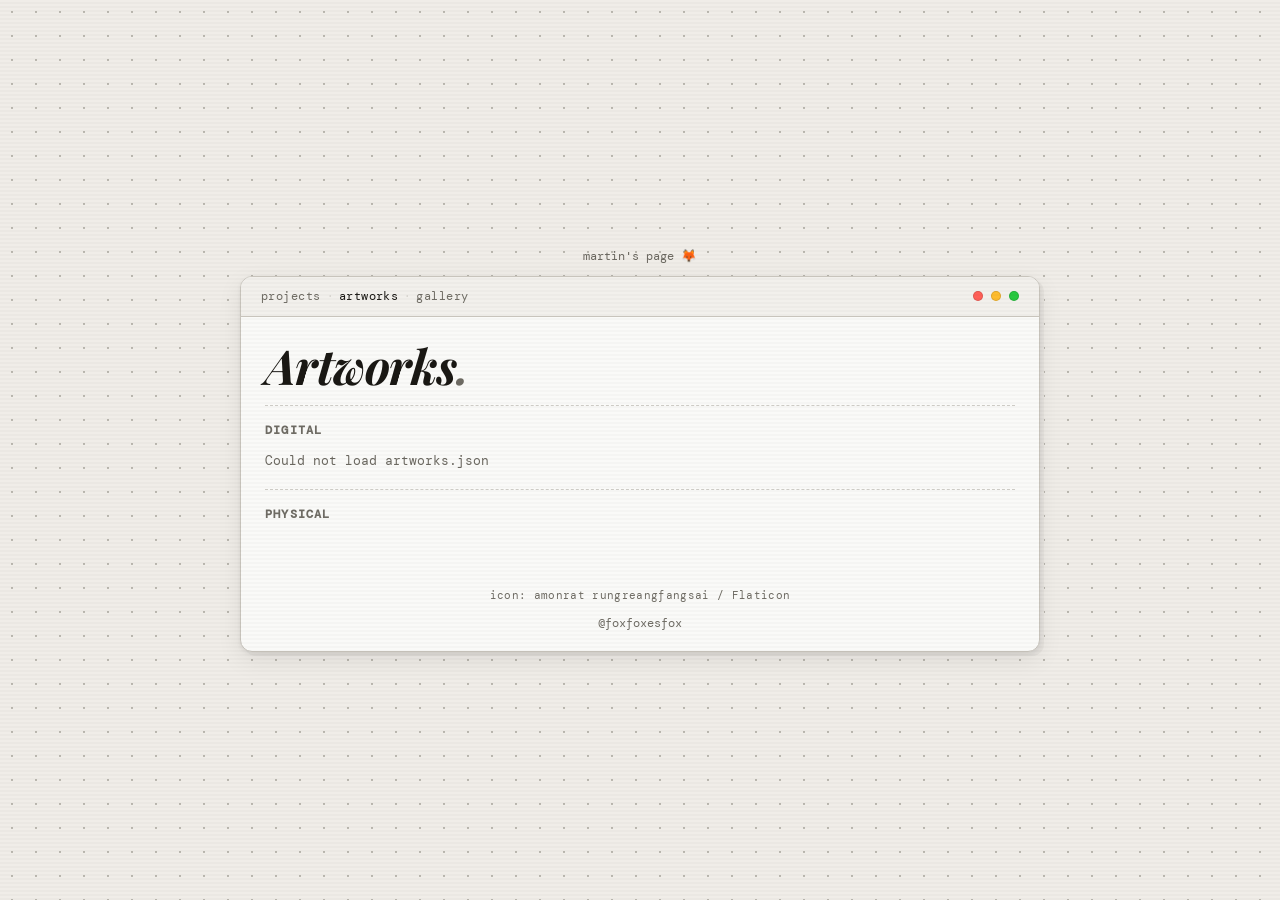
==== artworks.html @ 052d4d6d "update to styling and code for main site" ====
<!DOCTYPE html>
<html lang="en">
<head>
  <meta charset="UTF-8" />
  <meta name="viewport" content="width=device-width, initial-scale=1.0" />
  <title>Artworks — Martin</title>
  <meta name="description" content="Digital and physical artworks." />
  <link rel="canonical" href="https://foxesvx.dev/artworks" />

  <meta property="og:type" content="website" />
  <meta property="og:site_name" content="Martin's page 🦊" />
  <meta property="og:title" content="Artworks — Martin" />
  <meta property="og:description" content="Digital and physical artworks." />
  <meta property="og:url" content="https://foxesvx.dev/artworks" />
  <meta property="og:image" content="/assets/fox.png?v=2" />

  <meta name="twitter:card" content="summary" />
  <meta name="twitter:title" content="Artworks — Martin" />
  <meta name="twitter:description" content="Digital and physical artworks." />
  <meta name="twitter:image" content="/assets/fox.png?v=2" />

  <link rel="icon" type="image/png" href="/assets/fox.png?v=2">
  <link rel="apple-touch-icon" href="/assets/fox.png?v=2">
  <link rel="preconnect" href="https://fonts.googleapis.com">
  <link rel="preconnect" href="https://fonts.gstatic.com" crossorigin>
  <link href="https://fonts.googleapis.com/css2?family=Playfair+Display:ital,wght@0,700;1,700&family=DM+Sans:wght@300;400;500&family=DM+Mono:wght@400;500&display=swap" rel="stylesheet">
  <link rel="stylesheet" href="style.css" />
</head>

<body>

  <div class="scanlines" aria-hidden="true"></div>
  <div class="cursor-dot" id="cursorDot" aria-hidden="true"></div>

  <!-- Lightbox: clicking anywhere (including the close button) closes it -->
  <div id="lightbox" class="lightbox" role="dialog" aria-modal="true" aria-label="Artwork viewer">
    <button class="lightbox-close" aria-label="Close">✕</button>
    <img id="lightboxImg" src="" alt="" class="lightbox-img" />
    <div id="lightboxCaption" class="lightbox-caption"></div>
  </div>

  <main class="card-wrapper">

    <a href="index.html" class="back-link">martin's page 🦊</a>

    <div class="card">
      <div class="card-topbar">
        <nav class="topbar-nav" aria-label="Main">
          <a href="projects.html" class="topbar-link">projects</a>
          <span class="topbar-sep" aria-hidden="true">·</span>
          <a href="artworks.html" class="topbar-link topbar-link-active" aria-current="page">artworks</a>
          <span class="topbar-sep" aria-hidden="true">·</span>
          <a href="gallery.html" class="topbar-link">gallery</a>
        </nav>
        <div class="topbar-dots" aria-hidden="true">
          <span class="dot dot-red"></span>
          <span class="dot dot-yellow"></span>
          <span class="dot dot-green"></span>
        </div>
      </div>

      <div class="page-content">
        <h1 class="page-title">Artworks<span class="exclaim">.</span></h1>
        <div class="dashed-divider"></div>

        <!-- Digital -->
        <h3 class="section-label section-label-spaced">Digital</h3>
        <div id="digitalGrid" class="art-grid art-grid-digital">
          <div class="art-card skeleton-card" aria-hidden="true"></div>
        </div>

        <div class="dashed-divider"></div>

        <!-- Physical -->
        <h3 class="section-label section-label-spaced">Physical</h3>
        <div id="physicalGrid" class="art-grid">
          <div class="art-card skeleton-card" aria-hidden="true"></div>
          <div class="art-card skeleton-card" aria-hidden="true"></div>
          <div class="art-card skeleton-card" aria-hidden="true"></div>
          <div class="art-card skeleton-card" aria-hidden="true"></div>
        </div>

        <noscript><p class="load-error">Enable JavaScript to view the artworks.</p></noscript>
      </div>

      <p class="icon-credit">
        icon:
        <a href="https://www.flaticon.com/free-icons/fox" title="fox icons" target="_blank" rel="noopener noreferrer">
          amonrat rungreangfangsai / Flaticon
        </a>
      </p>

      <div class="card-footer">@foxfoxesfox</div>
    </div>
  </main>

  <script src="script.js"></script>
  <script>
    const FOLDER = 'assets/artworks/';
    const lightbox = initLightbox(FOLDER);
    let items = []; // digital first, then physical (matches grid click indexes)

    function buildGrid(gridEl, list, startIndex) {
      gridEl.innerHTML = '';
      list.forEach((item, i) => {
        const card = document.createElement('button');
        card.type = 'button';
        card.className = 'art-card';
        card.setAttribute('aria-label', 'View ' + (item.title || 'artwork'));
        card.innerHTML = `
          <img src="${FOLDER}${item.file}" alt="${item.title || ''}" loading="lazy" class="art-img" />
          <div class="art-overlay">
            <div class="art-title">${item.title || ''}</div>
            ${item.sub ? `<div class="art-sub">${item.sub}</div>` : ''}
          </div>
        `;
        card.addEventListener('click', () => lightbox.open(items, startIndex + i));
        gridEl.appendChild(card);
      });
    }

    async function loadArtworks() {
      const digitalGrid  = document.getElementById('digitalGrid');
      const physicalGrid = document.getElementById('physicalGrid');

      try {
        const res = await fetch(FOLDER + 'artworks.json');
        if (!res.ok) throw new Error('manifest not found');
        const artworks = await res.json();

        const digital  = artworks.filter(a => a.category === 'digital');
        const physical = artworks.filter(a => a.category === 'physical');

        items = [...digital, ...physical];
        buildGrid(digitalGrid, digital, 0);
        buildGrid(physicalGrid, physical, digital.length);
      } catch {
        digitalGrid.innerHTML = '<p class="load-error">Could not load artworks.json</p>';
        physicalGrid.innerHTML = '';
      }
    }

    loadArtworks();
  </script>


</body>
</html>
---- style.css ----
/* ── Tokens ── */
:root {
  --bg:           #f0ede8;
  --card-bg:      #fafaf8;
  --surface:      #f2f0ec;
  --surface-2:    #e8e5e0;
  --border:       #c8c4bc;
  --border-dash:  #bbb8b0;
  --text:         #1a1814;
  --text-muted:   #6b6860;
  --text-faint:   #6f6c64; /* darkened for WCAG AA contrast on --surface too (was #a8a5a0) */
  --font-display: 'Playfair Display', Georgia, serif;
  --font-body:    'DM Sans', system-ui, sans-serif;
  --font-mono:    'DM Mono', 'Courier New', monospace;
}

/* ── Reset ── */
*, *::before, *::after { box-sizing: border-box; margin: 0; padding: 0; }
html { -webkit-font-smoothing: antialiased; }
img  { display: block; max-width: 100%; }
a    { color: inherit; text-decoration: none; }
::selection { background: var(--text); color: var(--card-bg); }
:focus-visible { outline: 2px solid var(--text); outline-offset: 3px; border-radius: 2px; }

/* ── Effects ── */
.scanlines {
  position: fixed; inset: 0; z-index: 9999; pointer-events: none;
  background: repeating-linear-gradient(to bottom, transparent 0px, transparent 2px, rgba(0,0,0,0.018) 2px, rgba(0,0,0,0.018) 4px);
}

.cursor-dot {
  width: 8px; height: 8px; background: var(--text); border-radius: 50%;
  position: fixed; pointer-events: none; z-index: 10000;
  transform: translate(-50%, -50%);
  opacity: 0; /* shown by script.js on first mouse move, so it never sits at 0,0 */
  transition: width 0.2s, height 0.2s, background 0.2s, opacity 0.2s;
}
body:has(a:hover) .cursor-dot,
body:has(button:hover) .cursor-dot {
  width: 20px; height: 20px; background: transparent; border: 1.5px solid var(--text);
}

/* ── Base layout ── */
body {
  min-height: 100dvh;
  background: var(--bg);
  background-image: radial-gradient(circle, #bbb8b0 1px, transparent 1px);
  background-size: 24px 24px;
  display: flex; align-items: center; justify-content: center;
  padding: 32px 16px;
  font-family: var(--font-body);
  color: var(--text);
}

.card-wrapper { width: 100%; max-width: 800px; }

.card {
  background: var(--card-bg);
  border: 1.5px solid var(--border);
  border-radius: 12px;
  overflow: hidden;
  box-shadow: 0 2px 4px rgba(0,0,0,0.06), 0 8px 24px rgba(0,0,0,0.08), 4px 4px 0 var(--surface-2);
  animation: pop-in 0.6s cubic-bezier(0.16,1,0.3,1) both;
}
@keyframes pop-in {
  from { opacity: 0; transform: translateY(20px); }
}

/* ── Topbar ── */
.card-topbar {
  background: var(--surface); border-bottom: 1.5px solid var(--border);
  padding: 12px 20px;
  display: flex; align-items: center; justify-content: space-between;
}
.topbar-dots { display: flex; gap: 8px; }
.dot { width: 10px; height: 10px; border-radius: 50%; border: 1.5px solid rgba(0,0,0,0.12); }
.dot-red    { background: #ff5f57; }
.dot-yellow { background: #febc2e; }
.dot-green  { background: #28c840; }

.topbar-nav { display: flex; align-items: center; gap: 8px; }
.topbar-link {
  font-family: var(--font-mono); font-size: 0.72rem;
  color: var(--text-faint);
  letter-spacing: 0.04em; transition: color 0.2s;
}
.topbar-link:hover,
.topbar-link-active { color: var(--text); }
.topbar-sep { color: var(--border-dash); font-size: 0.72rem; }

/* ── Index: card body ── */
.card-body {
  display: grid; grid-template-columns: 1fr 1fr;
  gap: 24px; padding: 24px;
}

.name {
  font-family: var(--font-display); font-style: italic;
  font-size: clamp(2.5rem, 6vw, 3.5rem);
  line-height: 1; letter-spacing: -0.02em;
}

.meta-pills {
  display: flex; flex-wrap: wrap; align-items: center; gap: 8px;
  margin-top: 12px; font-size: 0.82rem; font-weight: 500;
  color: var(--text-muted); font-family: var(--font-mono);
}
.diamond { color: var(--border-dash); font-size: 0.7rem; }

.dashed-divider {
  margin: 16px 0; border: none;
  border-top: 1.5px dashed var(--border-dash); opacity: 0.7;
}

/* ── Info boxes ── */
.info-box {
  border: 1.5px solid var(--border); border-radius: 4px;
  margin-bottom: 16px; overflow: hidden;
  transition: box-shadow 0.2s, transform 0.2s;
}
.info-box:hover { box-shadow: 3px 3px 0 var(--surface-2); transform: translate(-1px, -1px); }

.info-box-label {
  background: var(--surface); border-bottom: 1.5px solid var(--border);
  padding: 8px 12px; font-size: 0.78rem; font-weight: 700; letter-spacing: 0.04em;
}
.info-box-content { padding: 12px; font-size: 0.88rem; line-height: 1.6; color: var(--text-muted); }

.likes-grid { display: flex; flex-wrap: wrap; gap: 8px; }
.tag {
  background: var(--surface); border: 1px solid var(--border); border-radius: 4px;
  padding: 2px 8px; font-size: 0.78rem; font-family: var(--font-mono); cursor: default;
  transition: background 0.15s, transform 0.15s, color 0.15s;
}
.tag:hover { background: var(--text); color: var(--card-bg); transform: translateY(-1px); }

.currently-list { display: flex; flex-direction: column; gap: 8px; }
.currently-item { display: flex; align-items: center; gap: 8px; font-size: 0.85rem; color: var(--text-muted); }

.study-list { list-style: none; display: flex; flex-direction: column; gap: 4px; margin: 0; padding: 0; }
.study-list li { font-family: var(--font-mono); font-size: 0.85rem; color: var(--text); line-height: 1.5; }
.study-list li::before { content: '▸ '; font-size: 0.7rem; opacity: 0.5; }

/* ── Manga strip ── */
.manga-strip {
  display: grid; grid-template-columns: 1fr 1fr 1fr;
  gap: 3px; border: 1.5px solid var(--border); border-radius: 4px;
  overflow: hidden; position: relative; height: 90px;
}
.manga-panel {
  background: var(--surface-2); background-size: cover; background-position: center;
  filter: grayscale(1) contrast(1.1);
}
.manga-overlay {
  position: absolute; inset: 0; pointer-events: none;
  background-image: radial-gradient(circle, rgba(0,0,0,0.08) 1px, transparent 1px);
  background-size: 4px 4px;
}

/* ── Profile image + glitch ── */
.profile-img-frame {
  position: relative; border: 1.5px solid var(--border); border-radius: 4px;
  overflow: hidden; aspect-ratio: 3/4; margin-bottom: 16px;
}
.profile-img {
  width: 100%; height: 100%; object-fit: cover;
  filter: grayscale(0.4) contrast(1.05);
  transition: filter 0.3s;
}
.profile-img:hover { filter: grayscale(0) contrast(1); }

.glitch-layer { position: absolute; inset: 0; opacity: 0; pointer-events: none; }
.profile-img-frame:hover .glitch-r { animation: glitch-r 0.3s steps(2) forwards; }
.profile-img-frame:hover .glitch-b { animation: glitch-b 0.3s steps(2) 0.05s forwards; }

@keyframes glitch-r {
  20%  { opacity: 0.15; transform: translate(-3px, 1px); background: rgba(255,0,0,0.2); }
  60%  { opacity: 0.12; transform: translate(2px, -1px);  background: rgba(255,0,0,0.15); }
  100% { opacity: 0; }
}
@keyframes glitch-b {
  20%  { opacity: 0.15; transform: translate(3px, -1px); background: rgba(0,0,255,0.2); }
  60%  { opacity: 0.12; transform: translate(-2px, 1px); background: rgba(0,0,255,0.15); }
  100% { opacity: 0; }
}

.speed-lines {
  position: absolute; bottom: 0; right: 0; width: 60px; height: 60px; pointer-events: none;
  background: repeating-linear-gradient(135deg, transparent 0px, transparent 3px, rgba(0,0,0,0.06) 3px, rgba(0,0,0,0.06) 4px);
}

/* ── Shared small pieces ── */
.section-label {
  font-size: 0.75rem; font-weight: 700; letter-spacing: 0.1em; text-transform: uppercase;
  color: var(--text-faint); font-family: var(--font-mono); margin-bottom: 12px;
}
.section-label-spaced { margin-bottom: 14px; }

.load-error { color: var(--text-muted); font-family: var(--font-mono); font-size: 0.82rem; }
.load-error-wide { grid-column: 1 / -1; padding: 20px 0; }

/* ── Social bar / footer ── */
.social-bar {
  display: flex; justify-content: center; align-items: center;
  gap: 24px; padding: 20px 24px;
}
.social-link { color: var(--text-faint); display: flex; align-items: center; transition: color 0.2s, transform 0.2s; }
.social-link:hover { color: var(--text); transform: translateY(-3px); }

.card-footer {
  text-align: center; padding: 12px 24px 20px;
  font-size: 0.75rem; color: var(--text-faint); font-family: var(--font-mono);
}

.icon-credit {
  text-align: center; padding: 6px 24px 0; margin-top: 2px;
  font-size: 0.7rem; line-height: 1.4; color: var(--text-faint);
  font-family: var(--font-mono); letter-spacing: 0.03em;
}
.icon-credit a {
  color: inherit; border-bottom: 1px dotted transparent;
  transition: border-color 0.2s, color 0.2s;
}
.icon-credit a:hover { color: var(--text-muted); border-bottom-color: var(--text-faint); }

/* ── Inner pages (shared) ── */
.page-content { padding: 24px; }
.page-title {
  font-family: var(--font-display); font-style: italic;
  font-size: clamp(2rem, 5vw, 3rem); line-height: 1; letter-spacing: -0.02em;
}
.exclaim { color: var(--text-faint); }

.back-link {
  display: block; text-align: center;
  font-family: var(--font-mono); font-size: 0.78rem;
  color: var(--text-muted); margin-bottom: 12px; transition: color 0.2s;
}
.back-link:hover { color: var(--text); }

/* ── Projects page ── */
.featured-project {
  background: var(--surface); border: 1.5px solid var(--border);
  border-radius: 8px; overflow: hidden; margin-bottom: 20px;
}
.featured-badge {
  background: var(--text); color: var(--card-bg);
  font-size: 0.72rem; font-family: var(--font-mono); font-weight: 700;
  letter-spacing: 0.1em; text-transform: uppercase;
  padding: 5px 12px; display: inline-block;
}
.featured-body { display: grid; grid-template-columns: 1fr 1fr; gap: 24px; padding: 20px; align-items: center; }
.featured-title { font-size: 1.1rem; font-weight: 700; margin-bottom: 10px; text-wrap: balance; }
.featured-desc  { font-size: 0.85rem; color: var(--text-muted); line-height: 1.65; margin-bottom: 14px; text-wrap: pretty; }
.featured-desc a { color: var(--text); text-decoration: underline; text-underline-offset: 3px; }
.featured-tags  { display: flex; flex-wrap: wrap; gap: 6px; margin-bottom: 16px; }
.featured-links { display: flex; gap: 10px; flex-wrap: wrap; }

.btn-primary, .btn-ghost {
  display: inline-flex; align-items: center;
  padding: 8px 16px; border-radius: 4px;
  font-size: 0.82rem; font-weight: 600;
}
.btn-primary {
  background: var(--text); color: var(--card-bg); border: 1.5px solid var(--text);
  transition: opacity 0.2s, transform 0.2s;
}
.btn-primary:hover { opacity: 0.82; transform: translateY(-1px); }
.btn-ghost {
  background: transparent; color: var(--text); border: 1.5px solid var(--border);
  transition: border-color 0.2s, transform 0.2s;
}
.btn-ghost:hover { border-color: var(--text); transform: translateY(-1px); }
.btn-primary:active, .btn-ghost:active { transform: scale(0.96); }

.featured-preview { margin: 0; }
.preview-img {
  width: 100%; height: auto; aspect-ratio: 16/10; object-fit: cover; object-position: top;
  border: 1.5px solid var(--border); border-radius: 6px; background: var(--surface-2);
  box-shadow: 0 1px 2px rgba(0,0,0,0.06), 0 6px 16px rgba(0,0,0,0.08);
  transition: transform 0.3s cubic-bezier(0.16,1,0.3,1), box-shadow 0.3s;
}
.featured-project:hover .preview-img {
  transform: translateY(-3px);
  box-shadow: 0 2px 4px rgba(0,0,0,0.06), 0 12px 28px rgba(0,0,0,0.12);
}

.github-section { margin-top: 4px; }
.github-card {
  display: flex; align-items: center; gap: 14px;
  padding: 14px 16px; border: 1.5px solid var(--border); border-radius: 6px;
  background: var(--surface); color: var(--text);
  transition: background 0.2s, box-shadow 0.2s, transform 0.2s;
}
.github-card:hover {
  background: var(--text); color: var(--card-bg);
  box-shadow: 3px 3px 0 var(--border); transform: translate(-1px, -1px);
}
.github-card:hover .github-card-sub { color: rgba(255,255,255,0.45); }
.github-card-title { font-size: 0.88rem; font-weight: 600; }
.github-card-sub   { font-size: 0.78rem; color: var(--text-muted); margin-top: 2px; }
.github-arrow { margin-left: auto; }

/* ── Art + gallery grids ── */
.art-grid {
  display: grid; grid-template-columns: repeat(auto-fill, minmax(150px, 1fr));
  gap: 10px; margin-bottom: 20px;
}
.art-grid-digital { grid-template-columns: minmax(0, 320px); }

.art-card {
  position: relative; overflow: hidden;
  border: 1.5px solid var(--border); border-radius: 4px;
  aspect-ratio: 3/4; cursor: pointer; background: var(--surface-2);
  transition: transform 0.2s, box-shadow 0.2s;
}
.art-card:hover { transform: translate(-2px, -2px); box-shadow: 3px 3px 0 var(--border); }

/* cards are <button>s now: reset the button look */
button.art-card {
  display: block; width: 100%; padding: 0;
  font: inherit; color: inherit; text-align: left;
}
.art-card:focus-visible { outline: 2px solid var(--text); outline-offset: 2px; }

.art-img {
  width: 100%; height: 100%; object-fit: cover;
  filter: grayscale(0.15); transition: filter 0.3s, transform 0.3s;
}
.art-card:hover .art-img { filter: grayscale(0); transform: scale(1.04); }

.art-overlay {
  position: absolute; bottom: 0; left: 0; right: 0;
  background: linear-gradient(to top, rgba(26,24,20,0.85) 0%, transparent 100%);
  padding: 28px 10px 10px; opacity: 0; transition: opacity 0.25s;
}
.art-card:hover .art-overlay,
.art-card:focus-visible .art-overlay { opacity: 1; }
.art-title { font-size: 0.78rem; font-weight: 600; color: #fff; }
.art-sub   { font-size: 0.68rem; color: rgba(255,255,255,0.55); margin-top: 2px; font-family: var(--font-mono); }

.gallery-grid  { grid-template-columns: repeat(auto-fill, minmax(180px, 1fr)); }
.gallery-card  { aspect-ratio: 4/3; } /* photos are landscape */
.gallery-img   { width: 100%; height: 100%; object-fit: cover; }
.gallery-count { font-family: var(--font-mono); font-size: 0.75rem; color: var(--text-faint); margin-bottom: 14px; }

/* skeleton shimmer while loading */
@keyframes shimmer {
  0%   { background-position: -200% 0; }
  100% { background-position:  200% 0; }
}
.skeleton-card {
  background: linear-gradient(90deg, var(--surface) 25%, var(--surface-2) 50%, var(--surface) 75%);
  background-size: 200% 100%;
  animation: shimmer 1.4s ease-in-out infinite;
  border: 1.5px solid var(--border); aspect-ratio: 4/3;
}

/* ── Lightbox ── */
.lightbox {
  display: none; position: fixed; inset: 0;
  background: rgba(26,24,20,0.92); backdrop-filter: blur(8px);
  z-index: 9999; align-items: center; justify-content: center;
  flex-direction: column; gap: 14px;
}
.lightbox.open { display: flex; }
.lightbox-img {
  max-width: 90vw; max-height: 80vh; object-fit: contain;
  border-radius: 4px; border: 1px solid rgba(255,255,255,0.1);
  box-shadow: 0 20px 60px rgba(0,0,0,0.5);
}
.lightbox-caption { font-size: 0.82rem; color: rgba(255,255,255,0.5); font-family: var(--font-mono); }
.lightbox-close {
  position: absolute; top: 20px; right: 24px;
  background: none; border: none; color: rgba(255,255,255,0.45);
  font-size: 1.3rem; cursor: pointer; transition: color 0.2s; line-height: 1;
}
.lightbox-close:hover { color: #fff; }

/* ── Pong (index) ── */
.dino-box { /* class name kept to match index.html */
  margin-top: 14px; border: 2px solid var(--text);
  box-shadow: 4px 4px 0 var(--text); border-radius: 4px;
  overflow: hidden; background: var(--card-bg); width: 100%;
}
#pongCanvas { display: block; width: 100%; height: auto; image-rendering: pixelated; }

/* ── Commitments ── */
.commitments-full { margin: 0 20px 14px; }
.commitments-grid { display: grid; grid-template-columns: repeat(auto-fit, minmax(200px, 1fr)); gap: 14px; }
.commitment-item  { display: flex; gap: 10px; align-items: flex-start; }
.commitment-icon  { font-size: 1.2rem; margin-top: 2px; flex-shrink: 0; }
.commitment-body  { display: flex; flex-direction: column; gap: 2px; }
.commitment-role  { font-family: var(--font-mono); font-size: 0.82rem; font-weight: 500; color: var(--text); }
.commitment-org   { font-size: 0.8rem; color: var(--text-muted); }
.commitment-date  { font-family: var(--font-mono); font-size: 0.72rem; color: var(--text-muted); opacity: 0.7; }

/* ── Responsive ── */
@media (max-width: 600px) {
  body { align-items: flex-start; }
  .card-body { grid-template-columns: 1fr; gap: 16px; }
  .col-right { order: -1; }
  .profile-img-frame { aspect-ratio: 4/3; }
  .social-bar { gap: 16px; flex-wrap: wrap; }
  .featured-body { grid-template-columns: 1fr; }
  .featured-preview { order: -1; }
  .art-grid { grid-template-columns: repeat(2, 1fr); }
  .art-grid-digital { grid-template-columns: 1fr; }
}

/* ── Reduced motion ── */
@media (prefers-reduced-motion: reduce) {
  *, *::before, *::after {
    animation-duration: 0.01ms !important;
    transition-duration: 0.01ms !important;
  }
}
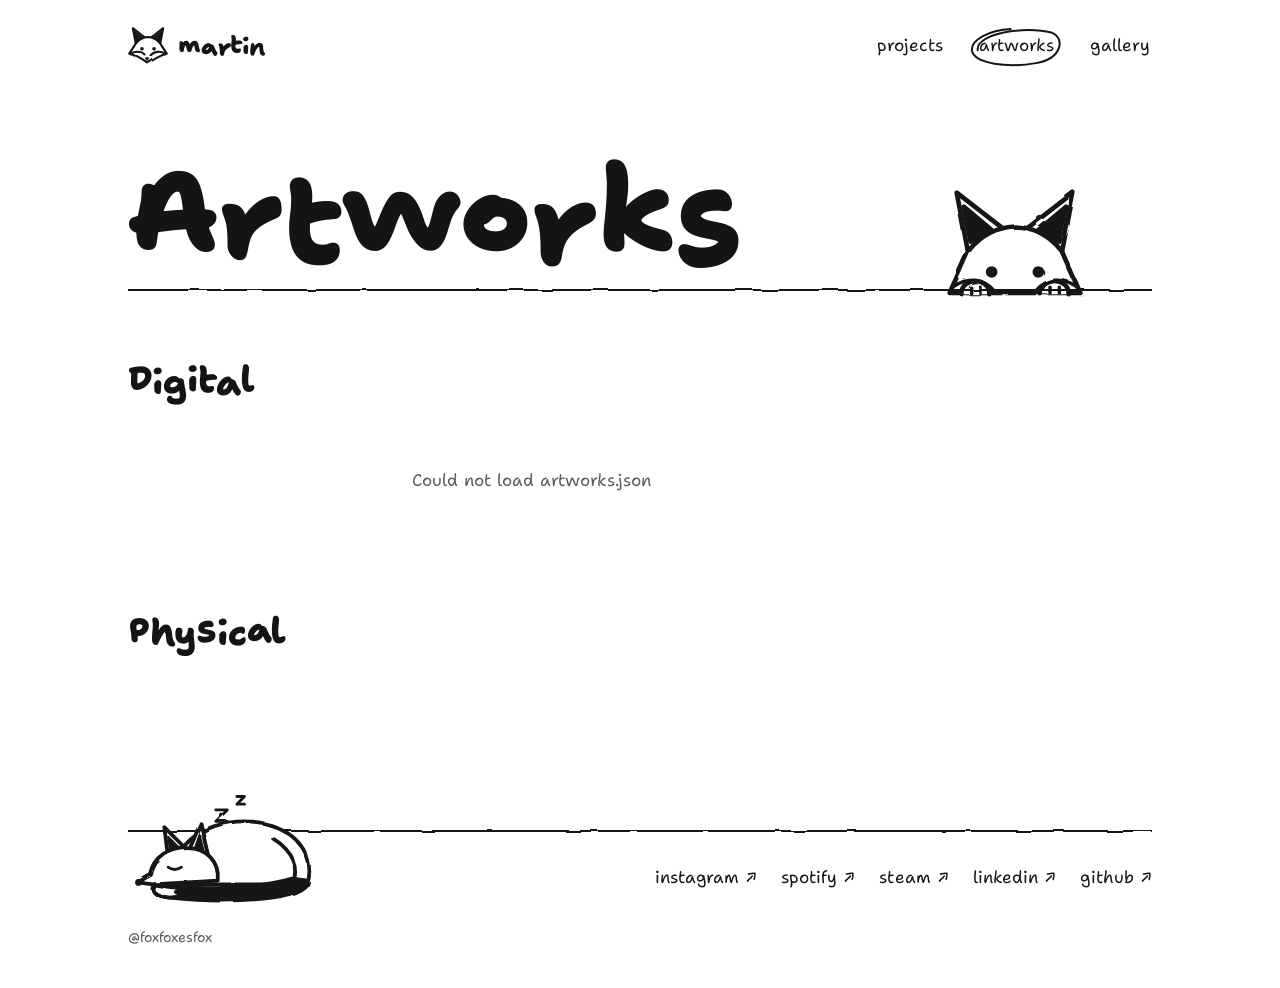
==== commit 52391b39: "redesign website" ====
--- a/artworks.html
+++ b/artworks.html
@@ -12,92 +12,126 @@
   <meta property="og:title" content="Artworks — Martin" />
   <meta property="og:description" content="Digital and physical artworks." />
   <meta property="og:url" content="https://foxesvx.dev/artworks" />
-  <meta property="og:image" content="/assets/fox.png?v=2" />
+  <meta property="og:image" content="/assets/fox.png?v=3" />
 
   <meta name="twitter:card" content="summary" />
   <meta name="twitter:title" content="Artworks — Martin" />
   <meta name="twitter:description" content="Digital and physical artworks." />
-  <meta name="twitter:image" content="/assets/fox.png?v=2" />
+  <meta name="twitter:image" content="/assets/fox.png?v=3" />
 
-  <link rel="icon" type="image/png" href="/assets/fox.png?v=2">
-  <link rel="apple-touch-icon" href="/assets/fox.png?v=2">
+  <link rel="icon" type="image/svg+xml" href="/assets/fox-head.svg?v=3">
+  <link rel="icon" type="image/png" href="/assets/fox.png?v=3">
+  <link rel="apple-touch-icon" href="/assets/fox.png?v=3">
   <link rel="preconnect" href="https://fonts.googleapis.com">
   <link rel="preconnect" href="https://fonts.gstatic.com" crossorigin>
-  <link href="https://fonts.googleapis.com/css2?family=Playfair+Display:ital,wght@0,700;1,700&family=DM+Sans:wght@300;400;500&family=DM+Mono:wght@400;500&display=swap" rel="stylesheet">
+  <link href="https://fonts.googleapis.com/css2?family=Shantell+Sans:ital,wght,BNCE,INFM@0,300..800,-100..100,0..100&display=swap" rel="stylesheet">
   <link rel="stylesheet" href="style.css" />
 </head>
 
 <body>
-
-  <div class="scanlines" aria-hidden="true"></div>
-  <div class="cursor-dot" id="cursorDot" aria-hidden="true"></div>
-
+  <!-- Wobble filters: three seeds so drawn lines can "boil" -->
+  <svg class="defs" aria-hidden="true" focusable="false">
+    <filter id="rough-a"><feTurbulence type="fractalNoise" baseFrequency="0.035" numOctaves="2" seed="3" /><feDisplacementMap in="SourceGraphic" scale="3.5" /></filter>
+    <filter id="rough-b"><feTurbulence type="fractalNoise" baseFrequency="0.035" numOctaves="2" seed="11" /><feDisplacementMap in="SourceGraphic" scale="3.5" /></filter>
+    <filter id="rough-c"><feTurbulence type="fractalNoise" baseFrequency="0.035" numOctaves="2" seed="27" /><feDisplacementMap in="SourceGraphic" scale="3.5" /></filter>
+  </svg>
   <!-- Lightbox: clicking anywhere (including the close button) closes it -->
   <div id="lightbox" class="lightbox" role="dialog" aria-modal="true" aria-label="Artwork viewer">
-    <button class="lightbox-close" aria-label="Close">✕</button>
-    <img id="lightboxImg" src="" alt="" class="lightbox-img" />
-    <div id="lightboxCaption" class="lightbox-caption"></div>
+    <button class="lightbox-close sketch" aria-label="Close">
+      <svg class="doodle" viewBox="0 0 24 24" aria-hidden="true"><path class="ink" d="M4 4 L20 20 M20 4 L4 20" style="--sw:2.5" /></svg>
+    </button>
+    <img id="lightboxImg" alt="" class="lightbox-img" />
+    <div id="lightboxCaption" class="lightbox-caption lettered"></div>
   </div>
+  <a class="skip" href="#main">skip to content</a>
 
-  <main class="card-wrapper">
+  <header class="site-header">
+    <a href="index.html" class="brand lettered" aria-label="martin's page, home">
+      <svg class="doodle" viewBox="34 8 132 124" aria-hidden="true">
+    <path class="paper" d="M60 64 L50 12 L94 46 Z" />
+    <path class="paper" d="M140 64 L150 12 L106 46 Z" />
+    <path class="solid" d="M62 54 L56 24 L80 44 Z" />
+    <path class="solid" d="M138 54 L144 24 L120 44 Z" />
+    <path class="paper" d="M60 62 Q76 42 100 41 Q124 42 140 62 L162 96 Q132 104 100 128 Q68 104 38 96 Z" />
+    <path class="ink" d="M42 96 C60 86 80 88 92 102" />
+    <path class="ink" d="M158 96 C140 86 120 88 108 102" />
+    <circle class="dot" cx="80" cy="80" r="6" /><circle class="dot" cx="120" cy="80" r="6" />
+    <path class="solid" d="M94 113 Q100 111 106 113 Q102 121 100 122 Q98 121 94 113 Z" style="--sw:2" />
+  </svg>
+      <span>martin</span>
+    </a>
+    <nav class="nav" aria-label="Main">
+      <a href="projects.html">projects</a>
+      <a href="artworks.html" aria-current="page">artworks</a>
+      <a href="gallery.html">gallery</a>
+    </nav>
+  </header>
 
-    <a href="index.html" class="back-link">martin's page 🦊</a>
+  <main id="main">
+    <div class="wrap page-head">
+      <h1 class="page-title lettered">Artworks</h1>
+      <svg class="doodle peeker boil" viewBox="40 8 120 92" aria-hidden="true">
+      <path class="paper" d="M60 64 L50 12 L94 46 Z" />
+    <path class="paper" d="M140 64 L150 12 L106 46 Z" />
+    <path class="solid" d="M62 54 L56 24 L80 44 Z" />
+    <path class="solid" d="M138 54 L144 24 L120 44 Z" />
+      <path class="paper" d="M60 62 Q76 42 100 41 Q124 42 140 62 L156 98 L44 98 Z" />
+      <path class="ink" d="M48 92 C60 84 74 86 82 96 M152 92 C140 84 126 86 118 96" style="--sw:3" />
+      <g class="fox-eyes"><circle class="dot pupil" cx="80" cy="80" r="5" /><circle class="dot pupil" cx="120" cy="80" r="5" /></g>
+      <path class="paper" d="M54 99 C54 84 78 84 78 99" />
+      <path class="paper" d="M122 99 C122 84 146 84 146 99" />
+      <path class="ink" d="M62 93 l0 5 M70 93 l0 5 M130 93 l0 5 M138 93 l0 5" style="--sw:3" />
+    </svg>
+    </div>
 
-    <div class="card">
-      <div class="card-topbar">
-        <nav class="topbar-nav" aria-label="Main">
-          <a href="projects.html" class="topbar-link">projects</a>
-          <span class="topbar-sep" aria-hidden="true">·</span>
-          <a href="artworks.html" class="topbar-link topbar-link-active" aria-current="page">artworks</a>
-          <span class="topbar-sep" aria-hidden="true">·</span>
-          <a href="gallery.html" class="topbar-link">gallery</a>
-        </nav>
-        <div class="topbar-dots" aria-hidden="true">
-          <span class="dot dot-red"></span>
-          <span class="dot dot-yellow"></span>
-          <span class="dot dot-green"></span>
-        </div>
-      </div>
+    <div class="wrap"><h2 class="group-title lettered">Digital</h2></div>
+    <div id="digitalGrid" class="tile-grid">
+      <div class="tile is-skeleton" aria-hidden="true"></div>
+    </div>
 
-      <div class="page-content">
-        <h1 class="page-title">Artworks<span class="exclaim">.</span></h1>
-        <div class="dashed-divider"></div>
+    <div class="wrap"><h2 class="group-title lettered">Physical</h2></div>
+    <div id="physicalGrid" class="tile-grid">
+      <div class="tile is-skeleton" aria-hidden="true"></div>
+      <div class="tile is-skeleton" aria-hidden="true"></div>
+      <div class="tile is-skeleton" aria-hidden="true"></div>
+      <div class="tile is-skeleton" aria-hidden="true"></div>
+    </div>
 
-        <!-- Digital -->
-        <h3 class="section-label section-label-spaced">Digital</h3>
-        <div id="digitalGrid" class="art-grid art-grid-digital">
-          <div class="art-card skeleton-card" aria-hidden="true"></div>
-        </div>
+    <noscript><p class="wrap empty">Enable JavaScript to view the artworks.</p></noscript>
+  </main>
 
-        <div class="dashed-divider"></div>
-
-        <!-- Physical -->
-        <h3 class="section-label section-label-spaced">Physical</h3>
-        <div id="physicalGrid" class="art-grid">
-          <div class="art-card skeleton-card" aria-hidden="true"></div>
-          <div class="art-card skeleton-card" aria-hidden="true"></div>
-          <div class="art-card skeleton-card" aria-hidden="true"></div>
-          <div class="art-card skeleton-card" aria-hidden="true"></div>
-        </div>
-
-        <noscript><p class="load-error">Enable JavaScript to view the artworks.</p></noscript>
-      </div>
-
-      <p class="icon-credit">
-        icon:
-        <a href="https://www.flaticon.com/free-icons/fox" title="fox icons" target="_blank" rel="noopener noreferrer">
-          amonrat rungreangfangsai / Flaticon
-        </a>
-      </p>
-
-      <div class="card-footer">@foxfoxesfox</div>
+  <footer class="site-footer">
+    <div class="wrap footer-inner">
+      <svg class="doodle sleepy" viewBox="0 0 220 120" role="img" aria-label="A fox curled up asleep">
+        <path class="paper" d="M50 102 C40 66 76 36 122 36 C168 36 198 66 188 102 Z" />
+        <path class="ink" d="M152 54 C172 66 180 86 172 102" />
+        <path class="paper" d="M42 74 L38 42 L62 66 Z" />
+        <path class="paper" d="M64 66 L76 38 L84 72 Z" />
+        <path class="solid" d="M44 66 L42 52 L54 64 Z" style="--sw:2" />
+        <path class="solid" d="M70 64 L75 50 L79 66 Z" style="--sw:2" />
+        <path class="paper" d="M24 92 C28 74 44 64 62 64 C82 64 96 78 94 98 L26 102 L10 100 Z" />
+        <path class="ink" d="M42 84 Q49 89 56 84" style="--sw:3" />
+        <circle class="dot" cx="11" cy="100" r="3.5" />
+        <path class="solid" d="M188 98 C186 120 100 122 44 116 C28 114 22 108 28 102 C70 108 130 108 172 96 Z" />
+        <path class="paper" d="M44 116 C28 114 22 108 28 102 C36 104 46 105 56 106 L50 110 L58 114 Z" />
+        <path class="ink" d="M92 24 h12 l-12 12 h12 M114 10 h8 l-8 8 h8" style="--sw:3" />
+      </svg>
+      <nav class="socials" aria-label="Elsewhere">
+        <a href="https://instagram.com/foxfoxesfox" target="_blank" rel="noopener noreferrer">instagram ↗</a>
+        <a href="https://open.spotify.com/user/lonestary" target="_blank" rel="noopener noreferrer">spotify ↗</a>
+        <a href="https://steamcommunity.com/id/foxfoxesfox" target="_blank" rel="noopener noreferrer">steam ↗</a>
+        <a href="https://linkedin.com/in/mpjy" target="_blank" rel="noopener noreferrer">linkedin ↗</a>
+        <a href="https://github.com/foxfoxesfox" target="_blank" rel="noopener noreferrer">github ↗</a>
+      </nav>
+      <p class="handle">@foxfoxesfox</p>
     </div>
-  </main>
+  </footer>
 
   <script src="script.js"></script>
   <script>
     const FOLDER = 'assets/artworks/';
-    const lightbox = initLightbox(FOLDER);
+    const IMAGES = FOLDER + 'web/'; // 1600px copies; full-size originals stay in FOLDER
+    const lightbox = initLightbox(IMAGES);
     let items = []; // digital first, then physical (matches grid click indexes)
 
     function buildGrid(gridEl, list, startIndex) {
@@ -105,14 +139,14 @@
       list.forEach((item, i) => {
         const card = document.createElement('button');
         card.type = 'button';
-        card.className = 'art-card';
+        card.className = 'tile';
         card.setAttribute('aria-label', 'View ' + (item.title || 'artwork'));
         card.innerHTML = `
-          <img src="${FOLDER}${item.file}" alt="${item.title || ''}" loading="lazy" class="art-img" />
-          <div class="art-overlay">
-            <div class="art-title">${item.title || ''}</div>
-            ${item.sub ? `<div class="art-sub">${item.sub}</div>` : ''}
-          </div>
+          <img src="${IMAGES}${item.file}" alt="${item.title || ''}" loading="lazy" decoding="async" />
+          <span class="tile-label sketch">
+            <b>${item.title || ''}</b>
+            ${item.sub ? `<small>${item.sub}</small>` : ''}
+          </span>
         `;
         card.addEventListener('click', () => lightbox.open(items, startIndex + i));
         gridEl.appendChild(card);
@@ -135,14 +169,12 @@
         buildGrid(digitalGrid, digital, 0);
         buildGrid(physicalGrid, physical, digital.length);
       } catch {
-        digitalGrid.innerHTML = '<p class="load-error">Could not load artworks.json</p>';
+        digitalGrid.outerHTML = '<p class="wrap empty">Could not load artworks.json</p>';
         physicalGrid.innerHTML = '';
       }
     }
 
     loadArtworks();
   </script>
-
-
 </body>
 </html>
--- a/style.css
+++ b/style.css
@@ -1,417 +1,390 @@
 /* ── Tokens ── */
 :root {
-  --bg:           #f0ede8;
-  --card-bg:      #fafaf8;
-  --surface:      #f2f0ec;
-  --surface-2:    #e8e5e0;
-  --border:       #c8c4bc;
-  --border-dash:  #bbb8b0;
-  --text:         #1a1814;
-  --text-muted:   #6b6860;
-  --text-faint:   #6f6c64; /* darkened for WCAG AA contrast on --surface too (was #a8a5a0) */
-  --font-display: 'Playfair Display', Georgia, serif;
-  --font-body:    'DM Sans', system-ui, sans-serif;
-  --font-mono:    'DM Mono', 'Courier New', monospace;
+  --paper:     #ffffff;
+  --ink:       #141414;
+  --ink-soft:  #5c5c5c;
+  --ink-faint: #ececec;
+
+  --font: 'Shantell Sans', 'Comic Sans MS', system-ui, sans-serif;
+  --wrap: 1120px;
+  --gutter: clamp(16px, 4vw, 48px);
+
+  /* motion tokens (transitions.dev scale) */
+  --duration-quick: 150ms;
+  --duration-fast: 250ms;
+  --duration-slow: 400ms;
+  --duration-very-slow: 500ms;
+  --ease-smooth-out: cubic-bezier(0.22, 1, 0.36, 1);
+  --ease-bounce: cubic-bezier(0.34, 1.36, 0.64, 1);
+  --scale-large: 0.96;
+
+  /* hand-drawn line art used as backgrounds */
+  --squiggle: url("data:image/svg+xml,%3Csvg xmlns='http://www.w3.org/2000/svg' viewBox='0 0 40 8'%3E%3Cpath d='M0 5 C5 1 10 1 15 4 S25 7 30 4 S38 2 40 4' fill='none' stroke='%23141414' stroke-width='2' stroke-linecap='round'/%3E%3C/svg%3E");
+  --loop: url("data:image/svg+xml,%3Csvg xmlns='http://www.w3.org/2000/svg' viewBox='0 0 100 40' preserveAspectRatio='none'%3E%3Cpath d='M10 24 C8 10 58 3 86 9 C100 13 98 31 70 35 C42 39 6 36 4 24 C3 15 22 7 44 6' fill='none' stroke='%23141414' stroke-width='2' stroke-linecap='round' vector-effect='non-scaling-stroke'/%3E%3C/svg%3E");
 }
 
 /* ── Reset ── */
 *, *::before, *::after { box-sizing: border-box; margin: 0; padding: 0; }
-html { -webkit-font-smoothing: antialiased; }
+html {
+  -webkit-font-smoothing: antialiased;
+  scroll-behavior: smooth;
+  scrollbar-color: var(--ink) var(--paper);
+  scrollbar-width: thin;
+}
+body {
+  background: var(--paper);
+  color: var(--ink);
+  font-family: var(--font);
+  font-size: 1.0625rem;
+  line-height: 1.6;
+  font-variation-settings: 'INFM' 15, 'BNCE' 0;
+  caret-color: var(--ink);
+}
 img  { display: block; max-width: 100%; }
 a    { color: inherit; text-decoration: none; }
-::selection { background: var(--text); color: var(--card-bg); }
-:focus-visible { outline: 2px solid var(--text); outline-offset: 3px; border-radius: 2px; }
-
-/* ── Effects ── */
-.scanlines {
-  position: fixed; inset: 0; z-index: 9999; pointer-events: none;
-  background: repeating-linear-gradient(to bottom, transparent 0px, transparent 2px, rgba(0,0,0,0.018) 2px, rgba(0,0,0,0.018) 4px);
-}
-
-.cursor-dot {
-  width: 8px; height: 8px; background: var(--text); border-radius: 50%;
-  position: fixed; pointer-events: none; z-index: 10000;
-  transform: translate(-50%, -50%);
-  opacity: 0; /* shown by script.js on first mouse move, so it never sits at 0,0 */
-  transition: width 0.2s, height 0.2s, background 0.2s, opacity 0.2s;
-}
-body:has(a:hover) .cursor-dot,
-body:has(button:hover) .cursor-dot {
-  width: 20px; height: 20px; background: transparent; border: 1.5px solid var(--text);
-}
-
-/* ── Base layout ── */
-body {
-  min-height: 100dvh;
-  background: var(--bg);
-  background-image: radial-gradient(circle, #bbb8b0 1px, transparent 1px);
-  background-size: 24px 24px;
-  display: flex; align-items: center; justify-content: center;
-  padding: 32px 16px;
-  font-family: var(--font-body);
-  color: var(--text);
-}
-
-.card-wrapper { width: 100%; max-width: 800px; }
-
-.card {
-  background: var(--card-bg);
-  border: 1.5px solid var(--border);
-  border-radius: 12px;
-  overflow: hidden;
-  box-shadow: 0 2px 4px rgba(0,0,0,0.06), 0 8px 24px rgba(0,0,0,0.08), 4px 4px 0 var(--surface-2);
-  animation: pop-in 0.6s cubic-bezier(0.16,1,0.3,1) both;
-}
-@keyframes pop-in {
-  from { opacity: 0; transform: translateY(20px); }
-}
-
-/* ── Topbar ── */
-.card-topbar {
-  background: var(--surface); border-bottom: 1.5px solid var(--border);
-  padding: 12px 20px;
-  display: flex; align-items: center; justify-content: space-between;
-}
-.topbar-dots { display: flex; gap: 8px; }
-.dot { width: 10px; height: 10px; border-radius: 50%; border: 1.5px solid rgba(0,0,0,0.12); }
-.dot-red    { background: #ff5f57; }
-.dot-yellow { background: #febc2e; }
-.dot-green  { background: #28c840; }
-
-.topbar-nav { display: flex; align-items: center; gap: 8px; }
-.topbar-link {
-  font-family: var(--font-mono); font-size: 0.72rem;
-  color: var(--text-faint);
-  letter-spacing: 0.04em; transition: color 0.2s;
-}
-.topbar-link:hover,
-.topbar-link-active { color: var(--text); }
-.topbar-sep { color: var(--border-dash); font-size: 0.72rem; }
-
-/* ── Index: card body ── */
-.card-body {
-  display: grid; grid-template-columns: 1fr 1fr;
-  gap: 24px; padding: 24px;
-}
-
-.name {
-  font-family: var(--font-display); font-style: italic;
-  font-size: clamp(2.5rem, 6vw, 3.5rem);
-  line-height: 1; letter-spacing: -0.02em;
-}
-
-.meta-pills {
-  display: flex; flex-wrap: wrap; align-items: center; gap: 8px;
-  margin-top: 12px; font-size: 0.82rem; font-weight: 500;
-  color: var(--text-muted); font-family: var(--font-mono);
-}
-.diamond { color: var(--border-dash); font-size: 0.7rem; }
-
-.dashed-divider {
-  margin: 16px 0; border: none;
-  border-top: 1.5px dashed var(--border-dash); opacity: 0.7;
-}
-
-/* ── Info boxes ── */
-.info-box {
-  border: 1.5px solid var(--border); border-radius: 4px;
-  margin-bottom: 16px; overflow: hidden;
-  transition: box-shadow 0.2s, transform 0.2s;
-}
-.info-box:hover { box-shadow: 3px 3px 0 var(--surface-2); transform: translate(-1px, -1px); }
-
-.info-box-label {
-  background: var(--surface); border-bottom: 1.5px solid var(--border);
-  padding: 8px 12px; font-size: 0.78rem; font-weight: 700; letter-spacing: 0.04em;
-}
-.info-box-content { padding: 12px; font-size: 0.88rem; line-height: 1.6; color: var(--text-muted); }
-
-.likes-grid { display: flex; flex-wrap: wrap; gap: 8px; }
-.tag {
-  background: var(--surface); border: 1px solid var(--border); border-radius: 4px;
-  padding: 2px 8px; font-size: 0.78rem; font-family: var(--font-mono); cursor: default;
-  transition: background 0.15s, transform 0.15s, color 0.15s;
-}
-.tag:hover { background: var(--text); color: var(--card-bg); transform: translateY(-1px); }
-
-.currently-list { display: flex; flex-direction: column; gap: 8px; }
-.currently-item { display: flex; align-items: center; gap: 8px; font-size: 0.85rem; color: var(--text-muted); }
-
-.study-list { list-style: none; display: flex; flex-direction: column; gap: 4px; margin: 0; padding: 0; }
-.study-list li { font-family: var(--font-mono); font-size: 0.85rem; color: var(--text); line-height: 1.5; }
-.study-list li::before { content: '▸ '; font-size: 0.7rem; opacity: 0.5; }
-
-/* ── Manga strip ── */
-.manga-strip {
-  display: grid; grid-template-columns: 1fr 1fr 1fr;
-  gap: 3px; border: 1.5px solid var(--border); border-radius: 4px;
-  overflow: hidden; position: relative; height: 90px;
-}
-.manga-panel {
-  background: var(--surface-2); background-size: cover; background-position: center;
-  filter: grayscale(1) contrast(1.1);
-}
-.manga-overlay {
-  position: absolute; inset: 0; pointer-events: none;
-  background-image: radial-gradient(circle, rgba(0,0,0,0.08) 1px, transparent 1px);
-  background-size: 4px 4px;
-}
-
-/* ── Profile image + glitch ── */
-.profile-img-frame {
-  position: relative; border: 1.5px solid var(--border); border-radius: 4px;
-  overflow: hidden; aspect-ratio: 3/4; margin-bottom: 16px;
-}
-.profile-img {
+button { font: inherit; color: inherit; background: none; border: 0; cursor: pointer; }
+ul, ol { list-style: none; }
+p { text-wrap: pretty; }
+::selection { background: var(--ink); color: var(--paper); }
+:focus-visible { outline: 2px dashed var(--ink); outline-offset: 4px; border-radius: 8px; }
+
+.defs { position: absolute; width: 0; height: 0; overflow: hidden; }
+.skip {
+  position: absolute; left: var(--gutter); top: -60px; z-index: 100;
+  background: var(--ink); color: var(--paper); padding: 8px 16px; border-radius: 999px;
+}
+.skip:focus { top: 12px; }
+
+/* Lettered = the loose, bouncy hand of the display type */
+.lettered {
+  font-weight: 800;
+  font-variation-settings: 'INFM' 100, 'BNCE' 60;
+  letter-spacing: -0.01em;
+  line-height: 1;
+  text-wrap: balance;
+}
+
+/* ── Doodle SVG paint ── */
+.doodle { overflow: visible; filter: url(#rough-a); }
+.doodle .ink   { fill: none; stroke: var(--ink); stroke-width: var(--sw, 4); stroke-linecap: round; stroke-linejoin: round; }
+.doodle .solid { fill: var(--ink); stroke: var(--ink); stroke-width: var(--sw, 4); stroke-linejoin: round; }
+.doodle .paper { fill: var(--paper); stroke: var(--ink); stroke-width: var(--sw, 4); stroke-linecap: round; stroke-linejoin: round; }
+.doodle .dot   { fill: var(--ink); }
+
+/* Sketch = an element whose outline (or fill) is drawn by hand.
+   The outline lives on ::before so the wobble filter never touches the text. */
+.sketch { position: relative; isolation: isolate; }
+.sketch::before {
+  content: '';
+  position: absolute; inset: 0; z-index: -1;
+  border: 2px solid var(--ink);
+  border-radius: var(--r, 14px);
+  background: var(--fill, transparent);
+  filter: url(#rough-a);
+  pointer-events: none;
+}
+
+/* Line boil: the outline redraws itself on hover, like hand animation on twos */
+@keyframes boil {
+  0%   { filter: url(#rough-a); }
+  33%  { filter: url(#rough-b); }
+  66%  { filter: url(#rough-c); }
+}
+.sketch:hover::before,
+.boil:hover { animation: boil 375ms steps(1) infinite; }
+
+/* ── Layout ── */
+.wrap { width: 100%; max-width: var(--wrap); margin-inline: auto; padding-inline: var(--gutter); }
+
+/* ── Header ── */
+.site-header {
+  display: flex; align-items: center; justify-content: space-between; gap: 16px;
+  max-width: var(--wrap); margin-inline: auto;
+  padding: 22px var(--gutter);
+}
+.brand { display: inline-flex; align-items: center; gap: 10px; font-size: 1.5rem; }
+.brand .doodle { width: 40px; height: auto; --sw: 7; }
+
+.nav { display: flex; gap: clamp(14px, 3vw, 32px); font-size: 1.0625rem; }
+.nav a { position: relative; padding: 10px 2px; }
+.nav a::after {
+  content: '';
+  position: absolute; left: 0; right: 0; bottom: 2px; height: 8px;
+  background: var(--squiggle) repeat-x left center / 20px 8px;
+  transform: scaleX(0); transform-origin: left;
+  transition: transform var(--duration-fast) var(--ease-smooth-out);
+}
+.nav a:hover::after { transform: scaleX(1); }
+.nav a[aria-current='page']::after {
+  inset: 0 -9px; height: auto;
+  background: var(--loop) no-repeat center / 100% 100%;
+  transform: none;
+}
+
+/* ── Buttons ── */
+.pill {
+  --r: 999px;
+  display: inline-flex; align-items: center; gap: 8px;
+  padding: 12px 24px; font-weight: 600;
+  transition: transform var(--duration-fast) var(--ease-bounce);
+}
+.pill-ink { --fill: var(--ink); color: var(--paper); }
+.pill:hover  { transform: translateY(-2px) rotate(-1deg); }
+.pill:active { transform: scale(0.96); transition-duration: var(--duration-quick); }
+
+/* ── Hero ── */
+.hero {
+  min-height: calc(100svh - 90px);
+  display: flex; flex-direction: column; align-items: center; justify-content: center;
+  text-align: center;
+  padding: 40px var(--gutter) 32px;
+}
+.hero-mark {
+  display: inline-flex; flex-direction: column;
+  font-size: clamp(5rem, 22vw, 11rem);
+}
+.hero-fox {
+  align-self: flex-end;
+  width: clamp(92px, 1.1em, 190px);
+  margin-right: 0.1em;
+  margin-bottom: -0.36em;
+}
+.hero-name {
+  position: relative; z-index: 1;
+  font-size: 1em;
+  line-height: 0.95;
+}
+.hero-name .scribble {
+  position: absolute; left: 4%; right: 4%; bottom: -0.12em;
+  width: 92%; height: 0.24em; overflow: visible;
+}
+.scribble path { fill: none; stroke: var(--ink); stroke-width: 3.5; stroke-linecap: round; }
+/* drawn left to right; a clip reveal works at any aspect ratio, unlike dash tricks */
+.scribble { clip-path: inset(-50% 100% -50% 0); animation: draw 700ms var(--ease-smooth-out) 300ms forwards; }
+.hero-name:hover .scribble { animation: redraw 700ms var(--ease-smooth-out) forwards; }
+@keyframes draw   { to { clip-path: inset(-50% 0 -50% 0); } }
+@keyframes redraw { from { clip-path: inset(-50% 100% -50% 0); } to { clip-path: inset(-50% 0 -50% 0); } }
+
+.hero-meta { margin-top: 36px; color: var(--ink-soft); font-size: 1.125rem; }
+.hero-meta span + span::before { content: '·'; margin-inline: 0.6em; }
+.currently { margin-top: 6px; font-size: 1.125rem; min-height: 1.6em; }
+.currently b { font-weight: 700; }
+.caret {
+  display: inline-block; width: 2px; height: 1.1em; margin-left: 2px;
+  background: var(--ink); vertical-align: text-bottom;
+  animation: caret 1s steps(1) infinite;
+}
+@keyframes caret { 50% { opacity: 0; } }
+.hero .pill { margin-top: 32px; }
+.scroll-cue { margin-top: 40px; display: block; width: 30px; }
+.scroll-cue .doodle { width: 30px; height: auto; --sw: 3; }
+
+/* fox life: eyes, blink, tail */
+.pupil { transition: transform 120ms ease-out; }
+.fox-eyes { transform-box: fill-box; transform-origin: center; transition: transform 90ms ease-in-out; }
+.fox-eyes.is-blinking { transform: scaleY(0.12); }
+.fox-tail {
+  transform-box: fill-box; transform-origin: 0% 100%;
+  animation: sway 3.2s ease-in-out infinite alternate;
+}
+@keyframes sway { from { transform: rotate(-3deg); } to { transform: rotate(4deg); } }
+
+/* ── Sections ── */
+.section { padding-block: clamp(64px, 10vw, 120px) 0; }
+.section-title { font-size: clamp(2rem, 5vw, 2.75rem); margin-bottom: 28px; }
+.h3 { font-size: 1.5rem; margin-bottom: 14px; }
+
+.about-grid {
+  display: grid; gap: clamp(40px, 6vw, 72px) clamp(32px, 6vw, 96px);
+  grid-template-columns: repeat(auto-fit, minmax(min(100%, 300px), 1fr));
+}
+.study li { position: relative; padding-left: 28px; margin-bottom: 6px; }
+.study li::before {
+  content: ''; position: absolute; left: 0; top: 0.75em; width: 16px; height: 8px;
+  background: var(--squiggle) no-repeat left center / 20px 8px;
+}
+
+.tags { display: flex; flex-wrap: wrap; gap: 10px; }
+.tag { --r: 999px; padding: 4px 14px; font-size: 0.9375rem; white-space: nowrap; }
+
+.pong { --r: 12px; padding: 10px; }
+.pong canvas { display: block; width: 100%; height: auto; }
+.caption { margin-top: 10px; font-size: 0.875rem; color: var(--ink-soft); }
+
+/* commitments */
+.timeline li {
+  position: relative;
+  display: grid; grid-template-columns: 13rem 1fr; gap: 4px 32px;
+  padding-block: 18px;
+}
+.timeline li + li::before {
+  content: ''; position: absolute; left: 0; right: 0; top: 0;
+  border-top: 2px solid var(--ink); filter: url(#rough-b);
+}
+.timeline time { color: var(--ink-soft); font-variant-numeric: tabular-nums; }
+.timeline .role { font-weight: 700; }
+.timeline .org  { color: var(--ink-soft); }
+.load-error { color: var(--ink-soft); }
+
+/* ── Footer ── */
+.site-footer { margin-top: clamp(96px, 14vw, 160px); padding-bottom: 40px; }
+.footer-inner {
+  display: grid; grid-template-columns: auto 1fr; gap: 24px 48px; align-items: end;
+  position: relative; padding-top: 24px;
+}
+.footer-inner::before {
+  content: ''; position: absolute; left: var(--gutter); right: var(--gutter); top: 0;
+  border-top: 2px solid var(--ink); filter: url(#rough-c);
+}
+.sleepy { width: clamp(150px, 22vw, 210px); margin-top: -70px; }
+.socials { display: flex; flex-wrap: wrap; gap: 0 24px; justify-content: flex-end; }
+.socials a { position: relative; padding: 10px 0; }
+.socials a::after {
+  content: ''; position: absolute; left: 0; right: 0; bottom: 4px; height: 8px;
+  background: var(--squiggle) repeat-x left center / 20px 8px;
+  transform: scaleX(0); transform-origin: left;
+  transition: transform var(--duration-fast) var(--ease-smooth-out);
+}
+.socials a:hover::after { transform: scaleX(1); }
+.handle { grid-column: 1 / -1; font-size: 0.875rem; color: var(--ink-soft); }
+
+/* ── Sub-pages ── */
+.page-head { position: relative; padding-top: clamp(32px, 6vw, 64px); }
+.page-title { font-size: clamp(2.75rem, 13vw, 7.5rem); padding-bottom: 14px; }
+.page-head::after {
+  content: ''; display: block;
+  border-top: 2.5px solid var(--ink); filter: url(#rough-a);
+}
+.peeker {
+  position: absolute; right: calc(var(--gutter) + 6%); bottom: -4px;
+  width: clamp(84px, 13vw, 140px);
+}
+
+/* projects */
+.project {
+  display: grid; grid-template-columns: 1.15fr 1fr; gap: clamp(28px, 5vw, 72px);
+  align-items: center;
+  padding-block: clamp(48px, 8vw, 88px);
+}
+.project:nth-child(even) .shot { order: 2; }
+.shot {
+  --r: 10px; padding: 10px; position: relative;
+  transform: rotate(-0.8deg);
+  transition: transform var(--duration-slow) var(--ease-smooth-out);
+}
+.project:nth-child(even) .shot { transform: rotate(0.8deg); }
+.project .shot:hover { transform: rotate(0deg); }
+.shot img { border-radius: 6px; width: 100%; height: auto; }
+.burst { position: absolute; top: -26px; left: -22px; width: 76px; transform: rotate(-12deg); z-index: 1; }
+.burst text { font: 800 22px var(--font); fill: var(--paper); font-variation-settings: 'INFM' 100; }
+.project-title { font-size: clamp(2rem, 4.5vw, 3rem); margin-bottom: 16px; }
+.project p { max-width: 60ch; }
+.project p a { text-decoration: underline; text-decoration-thickness: 1.5px; text-underline-offset: 3px; }
+.project .tags { margin-top: 20px; }
+.actions { display: flex; flex-wrap: wrap; gap: 12px; margin-top: 24px; }
+
+.project-list > * + *::before {
+  content: ''; position: absolute; left: 0; right: 0; top: 0;
+  border-top: 2px dashed var(--ink); opacity: 0.5;
+}
+.project-list > * { position: relative; }
+
+.more {
+  --r: 18px;
+  display: grid; grid-template-columns: auto 1fr auto; gap: 18px; align-items: center;
+  padding: 22px 26px;
+}
+.more svg { width: 28px; height: 28px; }
+.more-title { font-size: 1.5rem; }
+.more-sub { color: var(--ink-soft); font-size: 0.9375rem; }
+.more-arrow { font-size: 1.5rem; transition: transform var(--duration-fast) var(--ease-bounce); }
+.more:hover .more-arrow { transform: translate(3px, -3px); }
+
+/* artworks + gallery: flush grid */
+.group-title { font-size: clamp(1.75rem, 4vw, 2.25rem); margin: clamp(48px, 7vw, 72px) 0 20px; }
+.tile-grid {
+  display: grid; gap: 0;
+  grid-template-columns: repeat(auto-fill, minmax(min(50%, 220px), 1fr));
+  max-width: var(--wrap); margin-inline: auto; padding-inline: var(--gutter);
+}
+.tile {
+  position: relative; aspect-ratio: 1; overflow: hidden;
+  background: var(--ink-faint); cursor: zoom-in; display: block; width: 100%;
+}
+.tile img {
   width: 100%; height: 100%; object-fit: cover;
-  filter: grayscale(0.4) contrast(1.05);
-  transition: filter 0.3s;
-}
-.profile-img:hover { filter: grayscale(0) contrast(1); }
-
-.glitch-layer { position: absolute; inset: 0; opacity: 0; pointer-events: none; }
-.profile-img-frame:hover .glitch-r { animation: glitch-r 0.3s steps(2) forwards; }
-.profile-img-frame:hover .glitch-b { animation: glitch-b 0.3s steps(2) 0.05s forwards; }
-
-@keyframes glitch-r {
-  20%  { opacity: 0.15; transform: translate(-3px, 1px); background: rgba(255,0,0,0.2); }
-  60%  { opacity: 0.12; transform: translate(2px, -1px);  background: rgba(255,0,0,0.15); }
-  100% { opacity: 0; }
-}
-@keyframes glitch-b {
-  20%  { opacity: 0.15; transform: translate(3px, -1px); background: rgba(0,0,255,0.2); }
-  60%  { opacity: 0.12; transform: translate(-2px, 1px); background: rgba(0,0,255,0.15); }
-  100% { opacity: 0; }
-}
-
-.speed-lines {
-  position: absolute; bottom: 0; right: 0; width: 60px; height: 60px; pointer-events: none;
-  background: repeating-linear-gradient(135deg, transparent 0px, transparent 3px, rgba(0,0,0,0.06) 3px, rgba(0,0,0,0.06) 4px);
-}
-
-/* ── Shared small pieces ── */
-.section-label {
-  font-size: 0.75rem; font-weight: 700; letter-spacing: 0.1em; text-transform: uppercase;
-  color: var(--text-faint); font-family: var(--font-mono); margin-bottom: 12px;
-}
-.section-label-spaced { margin-bottom: 14px; }
-
-.load-error { color: var(--text-muted); font-family: var(--font-mono); font-size: 0.82rem; }
-.load-error-wide { grid-column: 1 / -1; padding: 20px 0; }
-
-/* ── Social bar / footer ── */
-.social-bar {
-  display: flex; justify-content: center; align-items: center;
-  gap: 24px; padding: 20px 24px;
-}
-.social-link { color: var(--text-faint); display: flex; align-items: center; transition: color 0.2s, transform 0.2s; }
-.social-link:hover { color: var(--text); transform: translateY(-3px); }
-
-.card-footer {
-  text-align: center; padding: 12px 24px 20px;
-  font-size: 0.75rem; color: var(--text-faint); font-family: var(--font-mono);
-}
-
-.icon-credit {
-  text-align: center; padding: 6px 24px 0; margin-top: 2px;
-  font-size: 0.7rem; line-height: 1.4; color: var(--text-faint);
-  font-family: var(--font-mono); letter-spacing: 0.03em;
-}
-.icon-credit a {
-  color: inherit; border-bottom: 1px dotted transparent;
-  transition: border-color 0.2s, color 0.2s;
-}
-.icon-credit a:hover { color: var(--text-muted); border-bottom-color: var(--text-faint); }
-
-/* ── Inner pages (shared) ── */
-.page-content { padding: 24px; }
-.page-title {
-  font-family: var(--font-display); font-style: italic;
-  font-size: clamp(2rem, 5vw, 3rem); line-height: 1; letter-spacing: -0.02em;
-}
-.exclaim { color: var(--text-faint); }
-
-.back-link {
-  display: block; text-align: center;
-  font-family: var(--font-mono); font-size: 0.78rem;
-  color: var(--text-muted); margin-bottom: 12px; transition: color 0.2s;
-}
-.back-link:hover { color: var(--text); }
-
-/* ── Projects page ── */
-.featured-project {
-  background: var(--surface); border: 1.5px solid var(--border);
-  border-radius: 8px; overflow: hidden; margin-bottom: 20px;
-}
-.featured-badge {
-  background: var(--text); color: var(--card-bg);
-  font-size: 0.72rem; font-family: var(--font-mono); font-weight: 700;
-  letter-spacing: 0.1em; text-transform: uppercase;
-  padding: 5px 12px; display: inline-block;
-}
-.featured-body { display: grid; grid-template-columns: 1fr 1fr; gap: 24px; padding: 20px; align-items: center; }
-.featured-title { font-size: 1.1rem; font-weight: 700; margin-bottom: 10px; text-wrap: balance; }
-.featured-desc  { font-size: 0.85rem; color: var(--text-muted); line-height: 1.65; margin-bottom: 14px; text-wrap: pretty; }
-.featured-desc a { color: var(--text); text-decoration: underline; text-underline-offset: 3px; }
-.featured-tags  { display: flex; flex-wrap: wrap; gap: 6px; margin-bottom: 16px; }
-.featured-links { display: flex; gap: 10px; flex-wrap: wrap; }
-
-.btn-primary, .btn-ghost {
-  display: inline-flex; align-items: center;
-  padding: 8px 16px; border-radius: 4px;
-  font-size: 0.82rem; font-weight: 600;
-}
-.btn-primary {
-  background: var(--text); color: var(--card-bg); border: 1.5px solid var(--text);
-  transition: opacity 0.2s, transform 0.2s;
-}
-.btn-primary:hover { opacity: 0.82; transform: translateY(-1px); }
-.btn-ghost {
-  background: transparent; color: var(--text); border: 1.5px solid var(--border);
-  transition: border-color 0.2s, transform 0.2s;
-}
-.btn-ghost:hover { border-color: var(--text); transform: translateY(-1px); }
-.btn-primary:active, .btn-ghost:active { transform: scale(0.96); }
-
-.featured-preview { margin: 0; }
-.preview-img {
-  width: 100%; height: auto; aspect-ratio: 16/10; object-fit: cover; object-position: top;
-  border: 1.5px solid var(--border); border-radius: 6px; background: var(--surface-2);
-  box-shadow: 0 1px 2px rgba(0,0,0,0.06), 0 6px 16px rgba(0,0,0,0.08);
-  transition: transform 0.3s cubic-bezier(0.16,1,0.3,1), box-shadow 0.3s;
-}
-.featured-project:hover .preview-img {
-  transform: translateY(-3px);
-  box-shadow: 0 2px 4px rgba(0,0,0,0.06), 0 12px 28px rgba(0,0,0,0.12);
-}
-
-.github-section { margin-top: 4px; }
-.github-card {
-  display: flex; align-items: center; gap: 14px;
-  padding: 14px 16px; border: 1.5px solid var(--border); border-radius: 6px;
-  background: var(--surface); color: var(--text);
-  transition: background 0.2s, box-shadow 0.2s, transform 0.2s;
-}
-.github-card:hover {
-  background: var(--text); color: var(--card-bg);
-  box-shadow: 3px 3px 0 var(--border); transform: translate(-1px, -1px);
-}
-.github-card:hover .github-card-sub { color: rgba(255,255,255,0.45); }
-.github-card-title { font-size: 0.88rem; font-weight: 600; }
-.github-card-sub   { font-size: 0.78rem; color: var(--text-muted); margin-top: 2px; }
-.github-arrow { margin-left: auto; }
-
-/* ── Art + gallery grids ── */
-.art-grid {
-  display: grid; grid-template-columns: repeat(auto-fill, minmax(150px, 1fr));
-  gap: 10px; margin-bottom: 20px;
-}
-.art-grid-digital { grid-template-columns: minmax(0, 320px); }
-
-.art-card {
-  position: relative; overflow: hidden;
-  border: 1.5px solid var(--border); border-radius: 4px;
-  aspect-ratio: 3/4; cursor: pointer; background: var(--surface-2);
-  transition: transform 0.2s, box-shadow 0.2s;
-}
-.art-card:hover { transform: translate(-2px, -2px); box-shadow: 3px 3px 0 var(--border); }
-
-/* cards are <button>s now: reset the button look */
-button.art-card {
-  display: block; width: 100%; padding: 0;
-  font: inherit; color: inherit; text-align: left;
-}
-.art-card:focus-visible { outline: 2px solid var(--text); outline-offset: 2px; }
-
-.art-img {
-  width: 100%; height: 100%; object-fit: cover;
-  filter: grayscale(0.15); transition: filter 0.3s, transform 0.3s;
-}
-.art-card:hover .art-img { filter: grayscale(0); transform: scale(1.04); }
-
-.art-overlay {
-  position: absolute; bottom: 0; left: 0; right: 0;
-  background: linear-gradient(to top, rgba(26,24,20,0.85) 0%, transparent 100%);
-  padding: 28px 10px 10px; opacity: 0; transition: opacity 0.25s;
-}
-.art-card:hover .art-overlay,
-.art-card:focus-visible .art-overlay { opacity: 1; }
-.art-title { font-size: 0.78rem; font-weight: 600; color: #fff; }
-.art-sub   { font-size: 0.68rem; color: rgba(255,255,255,0.55); margin-top: 2px; font-family: var(--font-mono); }
-
-.gallery-grid  { grid-template-columns: repeat(auto-fill, minmax(180px, 1fr)); }
-.gallery-card  { aspect-ratio: 4/3; } /* photos are landscape */
-.gallery-img   { width: 100%; height: 100%; object-fit: cover; }
-.gallery-count { font-family: var(--font-mono); font-size: 0.75rem; color: var(--text-faint); margin-bottom: 14px; }
-
-/* skeleton shimmer while loading */
-@keyframes shimmer {
-  0%   { background-position: -200% 0; }
-  100% { background-position:  200% 0; }
-}
-.skeleton-card {
-  background: linear-gradient(90deg, var(--surface) 25%, var(--surface-2) 50%, var(--surface) 75%);
-  background-size: 200% 100%;
-  animation: shimmer 1.4s ease-in-out infinite;
-  border: 1.5px solid var(--border); aspect-ratio: 4/3;
-}
-
-/* ── Lightbox ── */
+  transition: transform var(--duration-slow) var(--ease-smooth-out);
+}
+.tile:hover img { transform: scale(1.04); }
+.tile-label {
+  --r: 12px; --fill: var(--paper);
+  position: absolute; left: 12px; bottom: 12px; right: 12px; width: fit-content;
+  padding: 6px 14px; text-align: left; line-height: 1.35;
+  opacity: 0; transform: translateY(6px);
+  transition: opacity var(--duration-fast) var(--ease-smooth-out), transform var(--duration-fast) var(--ease-smooth-out);
+}
+.tile-label b { display: block; font-weight: 700; }
+.tile-label small { font-size: 0.8125rem; color: var(--ink-soft); }
+.tile:hover .tile-label, .tile:focus-visible .tile-label { opacity: 1; transform: none; }
+.tile:focus-visible { outline-offset: -6px; }
+@media (hover: none) {
+  .tile-label { opacity: 1; transform: none; left: 8px; bottom: 8px; right: 8px; padding: 4px 10px; font-size: 0.8125rem; }
+  .tile-label small { display: none; }
+}
+.tile.is-skeleton { cursor: default; }
+
+.count { margin-top: 20px; color: var(--ink-soft); }
+.empty { padding-block: 48px; color: var(--ink-soft); max-width: 46ch; }
+.empty code { font-size: 0.9em; color: var(--ink); }
+
+/* lightbox */
 .lightbox {
-  display: none; position: fixed; inset: 0;
-  background: rgba(26,24,20,0.92); backdrop-filter: blur(8px);
-  z-index: 9999; align-items: center; justify-content: center;
-  flex-direction: column; gap: 14px;
-}
-.lightbox.open { display: flex; }
+  position: fixed; inset: 0; z-index: 50;
+  display: flex; flex-direction: column; align-items: center; justify-content: center; gap: 16px;
+  padding: 64px 16px 32px;
+  background: var(--paper);
+  cursor: zoom-out;
+  opacity: 0; visibility: hidden;
+  transition: opacity var(--duration-quick) ease-out, visibility 0s var(--duration-quick);
+}
+.lightbox.open {
+  opacity: 1; visibility: visible;
+  transition: opacity var(--duration-fast) var(--ease-smooth-out);
+}
 .lightbox-img {
-  max-width: 90vw; max-height: 80vh; object-fit: contain;
-  border-radius: 4px; border: 1px solid rgba(255,255,255,0.1);
-  box-shadow: 0 20px 60px rgba(0,0,0,0.5);
-}
-.lightbox-caption { font-size: 0.82rem; color: rgba(255,255,255,0.5); font-family: var(--font-mono); }
-.lightbox-close {
-  position: absolute; top: 20px; right: 24px;
-  background: none; border: none; color: rgba(255,255,255,0.45);
-  font-size: 1.3rem; cursor: pointer; transition: color 0.2s; line-height: 1;
-}
-.lightbox-close:hover { color: #fff; }
-
-/* ── Pong (index) ── */
-.dino-box { /* class name kept to match index.html */
-  margin-top: 14px; border: 2px solid var(--text);
-  box-shadow: 4px 4px 0 var(--text); border-radius: 4px;
-  overflow: hidden; background: var(--card-bg); width: 100%;
-}
-#pongCanvas { display: block; width: 100%; height: auto; image-rendering: pixelated; }
-
-/* ── Commitments ── */
-.commitments-full { margin: 0 20px 14px; }
-.commitments-grid { display: grid; grid-template-columns: repeat(auto-fit, minmax(200px, 1fr)); gap: 14px; }
-.commitment-item  { display: flex; gap: 10px; align-items: flex-start; }
-.commitment-icon  { font-size: 1.2rem; margin-top: 2px; flex-shrink: 0; }
-.commitment-body  { display: flex; flex-direction: column; gap: 2px; }
-.commitment-role  { font-family: var(--font-mono); font-size: 0.82rem; font-weight: 500; color: var(--text); }
-.commitment-org   { font-size: 0.8rem; color: var(--text-muted); }
-.commitment-date  { font-family: var(--font-mono); font-size: 0.72rem; color: var(--text-muted); opacity: 0.7; }
-
-/* ── Responsive ── */
-@media (max-width: 600px) {
-  body { align-items: flex-start; }
-  .card-body { grid-template-columns: 1fr; gap: 16px; }
-  .col-right { order: -1; }
-  .profile-img-frame { aspect-ratio: 4/3; }
-  .social-bar { gap: 16px; flex-wrap: wrap; }
-  .featured-body { grid-template-columns: 1fr; }
-  .featured-preview { order: -1; }
-  .art-grid { grid-template-columns: repeat(2, 1fr); }
-  .art-grid-digital { grid-template-columns: 1fr; }
-}
-
-/* ── Reduced motion ── */
+  max-width: min(100%, 1100px); max-height: calc(100svh - 160px); width: auto; height: auto;
+  border-radius: 6px;
+  transform: scale(var(--scale-large));
+  transition: transform var(--duration-quick) ease-out;
+}
+.lightbox.open .lightbox-img { transform: none; transition: transform var(--duration-fast) var(--ease-smooth-out); }
+.lightbox-caption { font-size: 1.125rem; text-align: center; }
+.lightbox-close { --r: 999px; position: absolute; top: 16px; right: 16px; width: 48px; height: 48px; display: grid; place-items: center; }
+.lightbox-close svg { width: 20px; height: 20px; }
+
+/* ── Small screens ── */
+@media (max-width: 720px) {
+  .project { grid-template-columns: 1fr; }
+  .project:nth-child(even) .shot { order: 0; }
+  .timeline li { grid-template-columns: 1fr; }
+  .timeline time { order: 2; font-size: 0.9375rem; }
+  .footer-inner { grid-template-columns: 1fr; justify-items: center; text-align: center; }
+  .socials { justify-content: center; }
+  .sleepy { margin-top: -60px; }
+  .more { grid-template-columns: auto 1fr; }
+  .more-arrow { display: none; }
+  .peeker { right: var(--gutter); width: 68px; }
+  .burst { left: -8px; top: -20px; width: 62px; }
+}
+@media (max-width: 720px) {
+  .hero { min-height: 0; padding-top: 56px; }
+}
+@media (max-width: 420px) {
+  .brand span { display: none; }
+}
+
 @media (prefers-reduced-motion: reduce) {
-  *, *::before, *::after {
-    animation-duration: 0.01ms !important;
-    transition-duration: 0.01ms !important;
-  }
-}
+  html { scroll-behavior: auto; }
+  *, *::before, *::after { animation: none !important; transition: none !important; }
+  .scribble { clip-path: none; }
+}
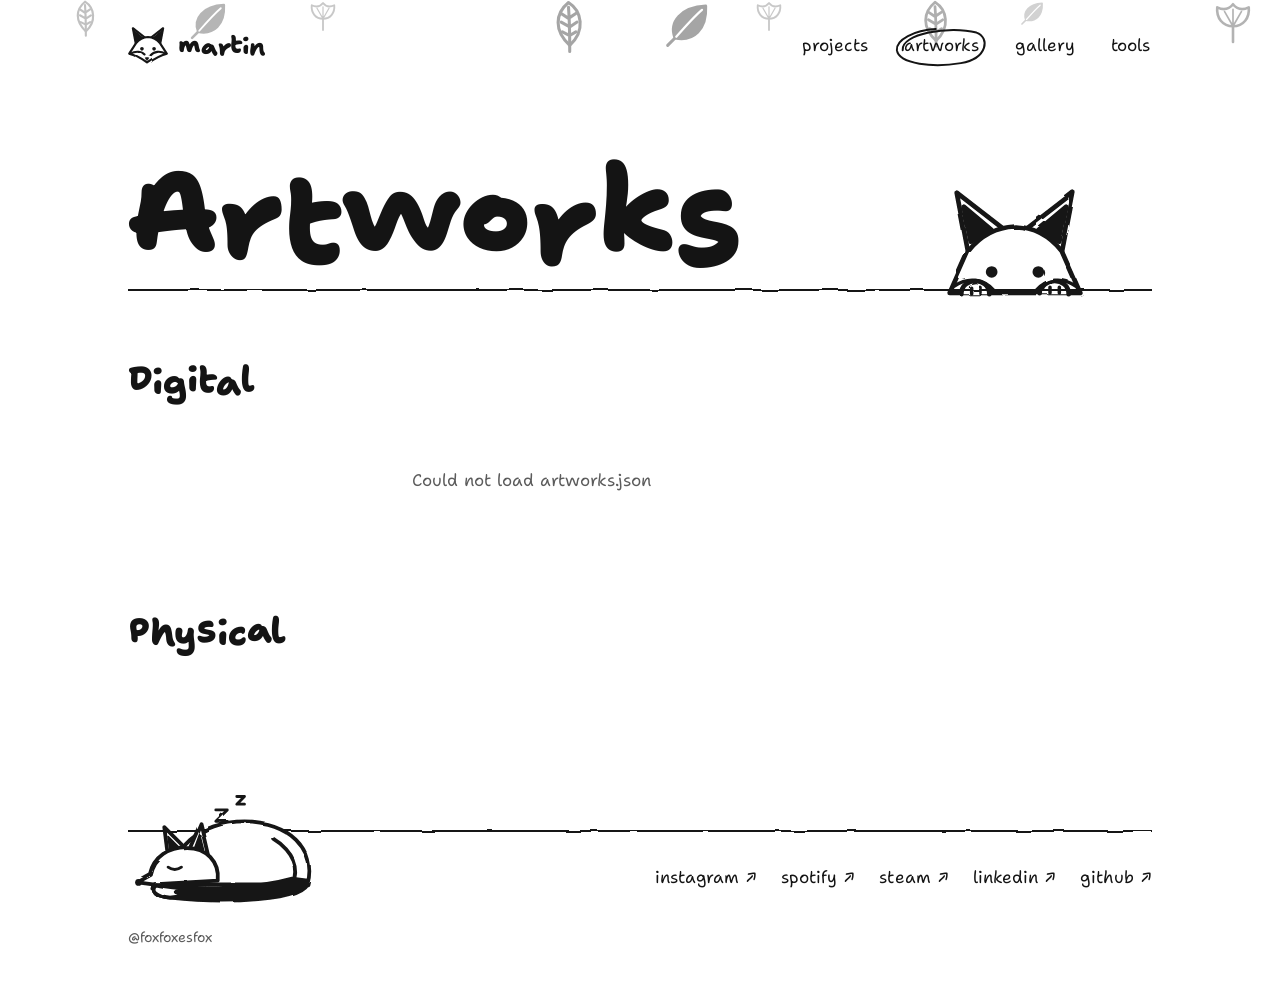
==== commit f961e172: "update to main page and added tools list" ====
--- a/artworks.html
+++ b/artworks.html
@@ -64,6 +64,7 @@
       <a href="projects.html">projects</a>
       <a href="artworks.html" aria-current="page">artworks</a>
       <a href="gallery.html">gallery</a>
+      <a href="tools.html">tools</a>
     </nav>
   </header>
 
--- a/style.css
+++ b/style.css
@@ -49,6 +49,7 @@
 :focus-visible { outline: 2px dashed var(--ink); outline-offset: 4px; border-radius: 8px; }
 
 .defs { position: absolute; width: 0; height: 0; overflow: hidden; }
+.sr-only { position: absolute; width: 1px; height: 1px; overflow: hidden; clip-path: inset(50%); white-space: nowrap; }
 .skip {
   position: absolute; left: var(--gutter); top: -60px; z-index: 100;
   background: var(--ink); color: var(--paper); padding: 8px 16px; border-radius: 999px;
@@ -66,9 +67,9 @@
 
 /* ── Doodle SVG paint ── */
 .doodle { overflow: visible; filter: url(#rough-a); }
-.doodle .ink   { fill: none; stroke: var(--ink); stroke-width: var(--sw, 4); stroke-linecap: round; stroke-linejoin: round; }
-.doodle .solid { fill: var(--ink); stroke: var(--ink); stroke-width: var(--sw, 4); stroke-linejoin: round; }
-.doodle .paper { fill: var(--paper); stroke: var(--ink); stroke-width: var(--sw, 4); stroke-linecap: round; stroke-linejoin: round; }
+.doodle .ink, .leaf .ink { fill: none; stroke: var(--ink); stroke-width: var(--sw, 4); stroke-linecap: round; stroke-linejoin: round; }
+.doodle .solid, .leaf .solid { fill: var(--ink); stroke: var(--ink); stroke-width: var(--sw, 4); stroke-linejoin: round; }
+.doodle .paper, .leaf .paper { fill: var(--paper); stroke: var(--ink); stroke-width: var(--sw, 4); stroke-linecap: round; stroke-linejoin: round; }
 .doodle .dot   { fill: var(--ink); }
 
 /* Sketch = an element whose outline (or fill) is drawn by hand.
@@ -93,6 +94,27 @@
 .sketch:hover::before,
 .boil:hover { animation: boil 375ms steps(1) infinite; }
 
+/* ── Falling leaves (ambient background, built by script.js) ── */
+.site-header, main, .site-footer { position: relative; z-index: 1; }
+.leaves { position: fixed; inset: 0; z-index: 0; overflow: hidden; pointer-events: none; }
+.leaf {
+  position: absolute; top: 0; left: var(--x);
+  width: var(--size); opacity: var(--o);
+  will-change: transform;
+  /* constant drop like a leaf at terminal speed; the sway below carries the easing */
+  animation: leaf-fall var(--fall) linear var(--delay) infinite;
+}
+.leaf svg {
+  display: block; width: 100%; height: auto; overflow: visible;
+  --sw: 2.5;
+  animation: leaf-sway var(--sway-time) ease-in-out var(--delay) infinite alternate;
+}
+@keyframes leaf-fall { from { transform: translateY(-15vh); } to { transform: translateY(115vh); } }
+@keyframes leaf-sway {
+  from { transform: translateX(calc(var(--sway) * -1)) rotate(calc(var(--spin) * -1)); }
+  to   { transform: translateX(var(--sway)) rotate(var(--spin)); }
+}
+
 /* ── Layout ── */
 .wrap { width: 100%; max-width: var(--wrap); margin-inline: auto; padding-inline: var(--gutter); }
 
@@ -165,16 +187,20 @@
 @keyframes draw   { to { clip-path: inset(-50% 0 -50% 0); } }
 @keyframes redraw { from { clip-path: inset(-50% 100% -50% 0); } to { clip-path: inset(-50% 0 -50% 0); } }
 
-.hero-meta { margin-top: 36px; color: var(--ink-soft); font-size: 1.125rem; }
-.hero-meta span + span::before { content: '·'; margin-inline: 0.6em; }
-.currently { margin-top: 6px; font-size: 1.125rem; min-height: 1.6em; }
-.currently b { font-weight: 700; }
+.intro {
+  margin-top: 40px; max-width: 42ch;
+  font-size: clamp(1.125rem, 2.1vw, 1.3125rem); line-height: 1.55;
+  text-wrap: balance;
+}
+.untyped { visibility: hidden; }
 .caret {
-  display: inline-block; width: 2px; height: 1.1em; margin-left: 2px;
+  display: inline-block; width: 2px; height: 1.1em; margin-right: -2px;
   background: var(--ink); vertical-align: text-bottom;
   animation: caret 1s steps(1) infinite;
 }
 @keyframes caret { 50% { opacity: 0; } }
+.hero-meta { margin-top: 18px; color: var(--ink-soft); font-size: 1.0625rem; }
+.hero-meta span + span::before { content: '·'; margin-inline: 0.6em; }
 .hero .pill { margin-top: 32px; }
 .scroll-cue { margin-top: 40px; display: block; width: 30px; }
 .scroll-cue .doodle { width: 30px; height: auto; --sw: 3; }
@@ -205,11 +231,8 @@
 }
 
 .tags { display: flex; flex-wrap: wrap; gap: 10px; }
-.tag { --r: 999px; padding: 4px 14px; font-size: 0.9375rem; white-space: nowrap; }
-
-.pong { --r: 12px; padding: 10px; }
-.pong canvas { display: block; width: 100%; height: auto; }
-.caption { margin-top: 10px; font-size: 0.875rem; color: var(--ink-soft); }
+.tag { --r: 999px; --fill: var(--paper); padding: 4px 14px; font-size: 0.9375rem; white-space: nowrap; }
+
 
 /* commitments */
 .timeline li {
@@ -337,6 +360,31 @@
 .empty { padding-block: 48px; color: var(--ink-soft); max-width: 46ch; }
 .empty code { font-size: 0.9em; color: var(--ink); }
 
+/* tools */
+.page-intro { margin-top: 28px; max-width: 60ch; font-size: 1.125rem; color: var(--ink-soft); }
+.tool-list li { position: relative; }
+.tool-list li + li::before {
+  content: ''; position: absolute; left: 0; right: 0; top: 0;
+  border-top: 2px solid var(--ink); filter: url(#rough-b); opacity: 0.35;
+}
+.tool {
+  display: grid; grid-template-columns: 17rem 1fr;
+  grid-template-areas: "name desc" "src desc";
+  gap: 2px 32px; padding-block: 16px;
+}
+.tool-name { grid-area: name; justify-self: start; position: relative; font-weight: 700; }
+.tool-name::after {
+  content: ''; position: absolute; left: 0; right: 1.2em; bottom: -6px; height: 8px;
+  background: var(--squiggle) repeat-x left center / 20px 8px;
+  transform: scaleX(0); transform-origin: left;
+  transition: transform var(--duration-fast) var(--ease-smooth-out);
+}
+.tool:hover .tool-name::after { transform: scaleX(1); }
+.tool-arrow { display: inline-block; transition: transform var(--duration-fast) var(--ease-bounce); }
+.tool:hover .tool-arrow { transform: translate(2px, -2px); }
+.tool-src { grid-area: src; font-size: 0.875rem; color: var(--ink-soft); overflow-wrap: anywhere; }
+.tool-desc { grid-area: desc; }
+
 /* lightbox */
 .lightbox {
   position: fixed; inset: 0; z-index: 50;
@@ -367,6 +415,8 @@
   .project { grid-template-columns: 1fr; }
   .project:nth-child(even) .shot { order: 0; }
   .timeline li { grid-template-columns: 1fr; }
+  .tool { grid-template-columns: 1fr; grid-template-areas: "name" "src" "desc"; }
+  .tool-desc { margin-top: 6px; }
   .timeline time { order: 2; font-size: 0.9375rem; }
   .footer-inner { grid-template-columns: 1fr; justify-items: center; text-align: center; }
   .socials { justify-content: center; }
@@ -385,6 +435,7 @@
 
 @media (prefers-reduced-motion: reduce) {
   html { scroll-behavior: auto; }
+  .leaves { display: none; }
   *, *::before, *::after { animation: none !important; transition: none !important; }
   .scribble { clip-path: none; }
 }
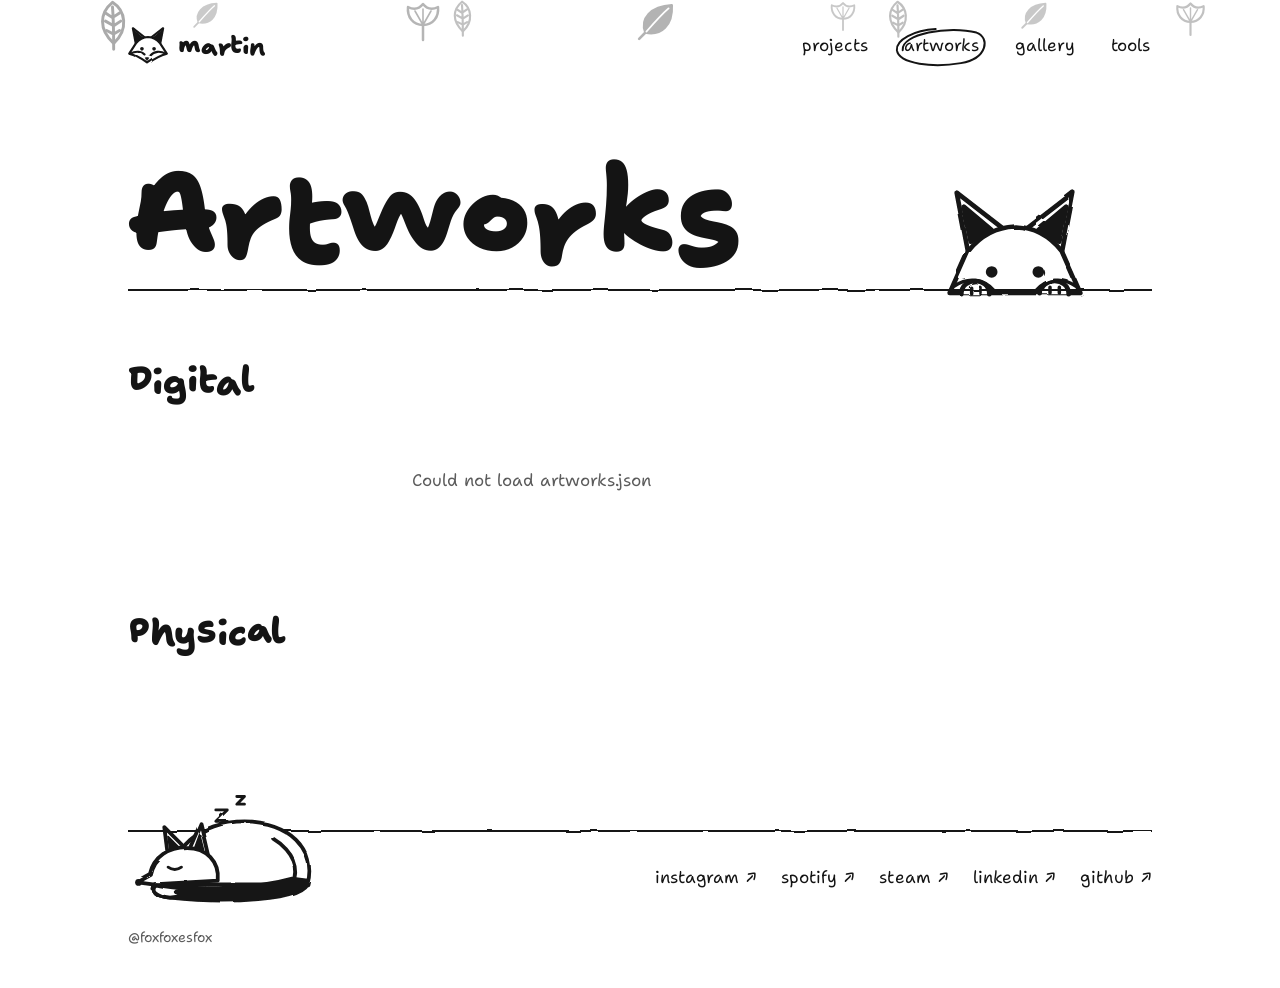
==== commit 94eb8746: "update footer links" ====
--- a/artworks.html
+++ b/artworks.html
@@ -118,7 +118,7 @@
         <path class="ink" d="M92 24 h12 l-12 12 h12 M114 10 h8 l-8 8 h8" style="--sw:3" />
       </svg>
       <nav class="socials" aria-label="Elsewhere">
-        <a href="https://instagram.com/foxfoxesfox" target="_blank" rel="noopener noreferrer">instagram ↗</a>
+        <a href="https://instagram.com/foxesvx" target="_blank" rel="noopener noreferrer">instagram ↗</a>
         <a href="https://open.spotify.com/user/lonestary" target="_blank" rel="noopener noreferrer">spotify ↗</a>
         <a href="https://steamcommunity.com/id/foxfoxesfox" target="_blank" rel="noopener noreferrer">steam ↗</a>
         <a href="https://linkedin.com/in/mpjy" target="_blank" rel="noopener noreferrer">linkedin ↗</a>
--- a/style.css
+++ b/style.css
@@ -429,8 +429,12 @@
 @media (max-width: 720px) {
   .hero { min-height: 0; padding-top: 56px; }
 }
-@media (max-width: 420px) {
+@media (max-width: 480px) {
   .brand span { display: none; }
+  /* four links + the circle around the current one must fit a phone; on the narrowest screens the nav wraps under the fox instead of running off the edge */
+  .site-header { flex-wrap: wrap; row-gap: 4px; }
+  .nav { gap: 14px; font-size: 0.9375rem; margin-right: 6px; }
+  .nav a[aria-current='page']::after { inset: 2px -7px; }
 }
 
 @media (prefers-reduced-motion: reduce) {
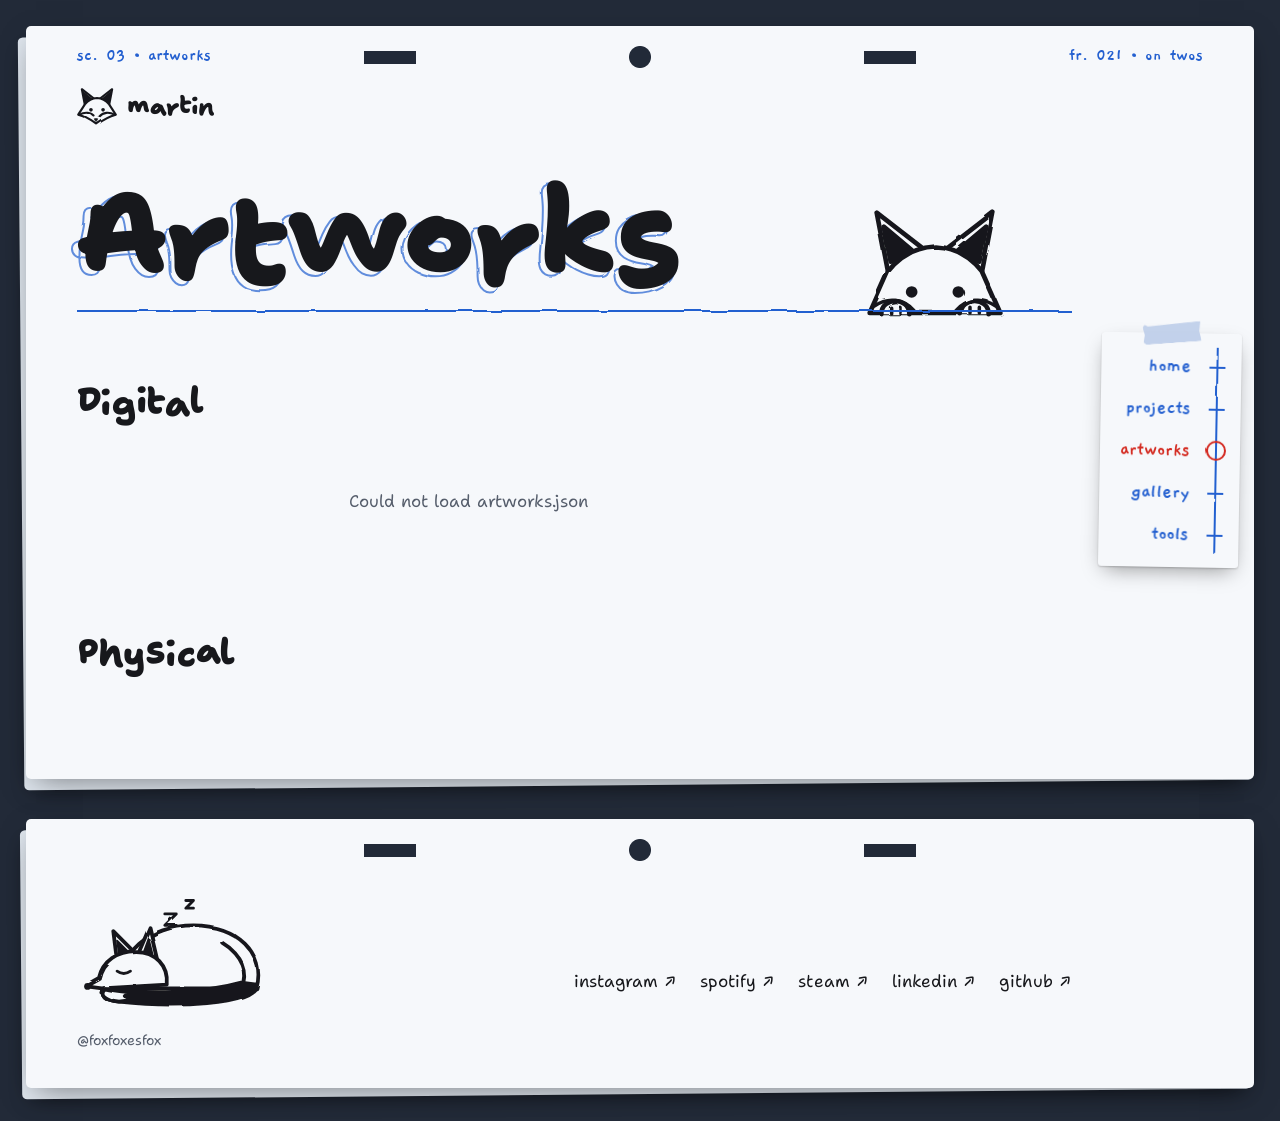
==== commit 40c513d6: "redesign" ====
--- a/artworks.html
+++ b/artworks.html
@@ -24,7 +24,7 @@
   <link rel="apple-touch-icon" href="/assets/fox.png?v=3">
   <link rel="preconnect" href="https://fonts.googleapis.com">
   <link rel="preconnect" href="https://fonts.gstatic.com" crossorigin>
-  <link href="https://fonts.googleapis.com/css2?family=Shantell+Sans:ital,wght,BNCE,INFM@0,300..800,-100..100,0..100&display=swap" rel="stylesheet">
+  <link href="https://fonts.googleapis.com/css2?family=Shantell+Sans:ital,wght,BNCE,INFM@0,300..800,-100..100,0..100&family=Gaegu:wght@700&display=swap" rel="stylesheet">
   <link rel="stylesheet" href="style.css" />
 </head>
 
@@ -46,6 +46,7 @@
   <a class="skip" href="#main">skip to content</a>
 
   <header class="site-header">
+    <p class="slate" aria-hidden="true"><span>sc. 03 · artworks</span><span>fr. <b id="fr">001</b> · on twos</span></p>
     <a href="index.html" class="brand lettered" aria-label="martin's page, home">
       <svg class="doodle" viewBox="34 8 132 124" aria-hidden="true">
     <path class="paper" d="M60 64 L50 12 L94 46 Z" />
@@ -61,6 +62,7 @@
       <span>martin</span>
     </a>
     <nav class="nav" aria-label="Main">
+      <a href="index.html">home</a>
       <a href="projects.html">projects</a>
       <a href="artworks.html" aria-current="page">artworks</a>
       <a href="gallery.html">gallery</a>
@@ -68,9 +70,9 @@
     </nav>
   </header>
 
-  <main id="main">
+  <main id="main" class="sheet">
     <div class="wrap page-head">
-      <h1 class="page-title lettered">Artworks</h1>
+      <h1 class="page-title lettered" data-t="Artworks">Artworks</h1>
       <svg class="doodle peeker boil" viewBox="40 8 120 92" aria-hidden="true">
       <path class="paper" d="M60 64 L50 12 L94 46 Z" />
     <path class="paper" d="M140 64 L150 12 L106 46 Z" />
@@ -101,7 +103,7 @@
     <noscript><p class="wrap empty">Enable JavaScript to view the artworks.</p></noscript>
   </main>
 
-  <footer class="site-footer">
+  <footer class="site-footer sheet">
     <div class="wrap footer-inner">
       <svg class="doodle sleepy" viewBox="0 0 220 120" role="img" aria-label="A fox curled up asleep">
         <path class="paper" d="M50 102 C40 66 76 36 122 36 C168 36 198 66 188 102 Z" />
--- a/style.css
+++ b/style.css
@@ -1,13 +1,19 @@
 /* ── Tokens ── */
 :root {
-  --paper:     #ffffff;
-  --ink:       #141414;
-  --ink-soft:  #5c5c5c;
-  --ink-faint: #ececec;
+  --desk:      #222a38;
+  --paper:     #f6f8fb;   /* the sheet */
+  --under:     #dfe6ee;   /* the sheet underneath */
+  --ink:       #17181c;
+  --ink-soft:  #565e6c;
+  --ink-faint: #e6ebf1;
+  --blue:      #2460d0;   /* construction pencil: guides, tags, secondary actions */
+  --red:       #d42c22;   /* correction pencil: notes and "you are here" only */
 
   --font: 'Shantell Sans', 'Comic Sans MS', system-ui, sans-serif;
+  --note: 'Gaegu', 'Shantell Sans', 'Comic Sans MS', cursive;
   --wrap: 1120px;
-  --gutter: clamp(16px, 4vw, 48px);
+  --gutter: clamp(18px, 4vw, 56px);
+  --edge: clamp(8px, 2vw, 26px);   /* desk showing around the sheets */
 
   /* motion tokens (transitions.dev scale) */
   --duration-quick: 150ms;
@@ -15,12 +21,11 @@
   --duration-slow: 400ms;
   --duration-very-slow: 500ms;
   --ease-smooth-out: cubic-bezier(0.22, 1, 0.36, 1);
-  --ease-bounce: cubic-bezier(0.34, 1.36, 0.64, 1);
   --scale-large: 0.96;
 
-  /* hand-drawn line art used as backgrounds */
-  --squiggle: url("data:image/svg+xml,%3Csvg xmlns='http://www.w3.org/2000/svg' viewBox='0 0 40 8'%3E%3Cpath d='M0 5 C5 1 10 1 15 4 S25 7 30 4 S38 2 40 4' fill='none' stroke='%23141414' stroke-width='2' stroke-linecap='round'/%3E%3C/svg%3E");
-  --loop: url("data:image/svg+xml,%3Csvg xmlns='http://www.w3.org/2000/svg' viewBox='0 0 100 40' preserveAspectRatio='none'%3E%3Cpath d='M10 24 C8 10 58 3 86 9 C100 13 98 31 70 35 C42 39 6 36 4 24 C3 15 22 7 44 6' fill='none' stroke='%23141414' stroke-width='2' stroke-linecap='round' vector-effect='non-scaling-stroke'/%3E%3C/svg%3E");
+  /* pencil lines used as backgrounds */
+  --squiggle: url("data:image/svg+xml,%3Csvg xmlns='http://www.w3.org/2000/svg' viewBox='0 0 40 8'%3E%3Cpath d='M0 5 C5 1 10 1 15 4 S25 7 30 4 S38 2 40 4' fill='none' stroke='%232460d0' stroke-width='2' stroke-linecap='round'/%3E%3C/svg%3E");
+  --loop: url("data:image/svg+xml,%3Csvg xmlns='http://www.w3.org/2000/svg' viewBox='0 0 100 40' preserveAspectRatio='none'%3E%3Cpath d='M10 24 C8 10 58 3 86 9 C100 13 98 31 70 35 C42 39 6 36 4 24 C3 15 22 7 44 6' fill='none' stroke='%23d42c22' stroke-width='2.5' stroke-linecap='round' vector-effect='non-scaling-stroke'/%3E%3C/svg%3E");
 }
 
 /* ── Reset ── */
@@ -28,25 +33,28 @@
 html {
   -webkit-font-smoothing: antialiased;
   scroll-behavior: smooth;
-  scrollbar-color: var(--ink) var(--paper);
+  scrollbar-color: var(--blue) var(--desk);
   scrollbar-width: thin;
 }
 body {
-  background: var(--paper);
+  position: relative;
+  background: var(--desk);
   color: var(--ink);
   font-family: var(--font);
   font-size: 1.0625rem;
   line-height: 1.6;
   font-variation-settings: 'INFM' 15, 'BNCE' 0;
-  caret-color: var(--ink);
+  caret-color: var(--blue);
+  padding: var(--edge) var(--edge) calc(var(--edge) + 8px);
+  overflow-x: hidden;
 }
 img  { display: block; max-width: 100%; }
 a    { color: inherit; text-decoration: none; }
 button { font: inherit; color: inherit; background: none; border: 0; cursor: pointer; }
 ul, ol { list-style: none; }
 p { text-wrap: pretty; }
-::selection { background: var(--ink); color: var(--paper); }
-:focus-visible { outline: 2px dashed var(--ink); outline-offset: 4px; border-radius: 8px; }
+::selection { background: var(--blue); color: #fff; }
+:focus-visible { outline: 2px dashed var(--red); outline-offset: 4px; border-radius: 8px; }
 
 .defs { position: absolute; width: 0; height: 0; overflow: hidden; }
 .sr-only { position: absolute; width: 1px; height: 1px; overflow: hidden; clip-path: inset(50%); white-space: nowrap; }
@@ -64,13 +72,22 @@
   line-height: 1;
   text-wrap: balance;
 }
+/* Big titles keep their blue rough showing behind the ink, slightly off-register */
+[data-t] { position: relative; z-index: 0; }
+[data-t]::before {
+  content: attr(data-t);
+  position: absolute; left: -0.045em; top: 0.035em; z-index: -1;
+  color: transparent; -webkit-text-stroke: 2px var(--blue); opacity: 0.7;
+  filter: url(#rough-a);
+}
 
 /* ── Doodle SVG paint ── */
 .doodle { overflow: visible; filter: url(#rough-a); }
-.doodle .ink, .leaf .ink { fill: none; stroke: var(--ink); stroke-width: var(--sw, 4); stroke-linecap: round; stroke-linejoin: round; }
-.doodle .solid, .leaf .solid { fill: var(--ink); stroke: var(--ink); stroke-width: var(--sw, 4); stroke-linejoin: round; }
-.doodle .paper, .leaf .paper { fill: var(--paper); stroke: var(--ink); stroke-width: var(--sw, 4); stroke-linecap: round; stroke-linejoin: round; }
+.doodle .ink   { fill: none; stroke: var(--ink); stroke-width: var(--sw, 4); stroke-linecap: round; stroke-linejoin: round; }
+.doodle .solid { fill: var(--ink); stroke: var(--ink); stroke-width: var(--sw, 4); stroke-linejoin: round; }
+.doodle .paper { fill: var(--paper); stroke: var(--ink); stroke-width: var(--sw, 4); stroke-linecap: round; stroke-linejoin: round; }
 .doodle .dot   { fill: var(--ink); }
+.con { fill: none; stroke: var(--blue); stroke-width: 2.2; stroke-linecap: round; opacity: 0.65; filter: url(#rough-b); }
 
 /* Sketch = an element whose outline (or fill) is drawn by hand.
    The outline lives on ::before so the wobble filter never touches the text. */
@@ -78,14 +95,15 @@
 .sketch::before {
   content: '';
   position: absolute; inset: 0; z-index: -1;
-  border: 2px solid var(--ink);
+  border: 2px solid var(--line, var(--ink));
   border-radius: var(--r, 14px);
   background: var(--fill, transparent);
   filter: url(#rough-a);
   pointer-events: none;
 }
 
-/* Line boil: the outline redraws itself on hover, like hand animation on twos */
+/* Line boil: the drawing is re-traced every few frames, like hand animation.
+   Hover boils an outline; .on-twos keeps the hero fox alive (the page's one ambient moment). */
 @keyframes boil {
   0%   { filter: url(#rough-a); }
   33%  { filter: url(#rough-b); }
@@ -93,136 +111,177 @@
 }
 .sketch:hover::before,
 .boil:hover { animation: boil 375ms steps(1) infinite; }
-
-/* ── Falling leaves (ambient background, built by script.js) ── */
-.site-header, main, .site-footer { position: relative; z-index: 1; }
-.leaves { position: fixed; inset: 0; z-index: 0; overflow: hidden; pointer-events: none; }
-.leaf {
-  position: absolute; top: 0; left: var(--x);
-  width: var(--size); opacity: var(--o);
-  will-change: transform;
-  /* constant drop like a leaf at terminal speed; the sway below carries the easing */
-  animation: leaf-fall var(--fall) linear var(--delay) infinite;
-}
-.leaf svg {
-  display: block; width: 100%; height: auto; overflow: visible;
-  --sw: 2.5;
-  animation: leaf-sway var(--sway-time) ease-in-out var(--delay) infinite alternate;
-}
-@keyframes leaf-fall { from { transform: translateY(-15vh); } to { transform: translateY(115vh); } }
-@keyframes leaf-sway {
-  from { transform: translateX(calc(var(--sway) * -1)) rotate(calc(var(--spin) * -1)); }
-  to   { transform: translateX(var(--sway)) rotate(var(--spin)); }
-}
+.on-twos { animation: boil 500ms steps(1) infinite; }
+
+/* ── Sheets: punched animation paper on the desk, each with three peg holes ── */
+.sheet {
+  --peg: min(250px, 30vw);
+  position: relative;   /* no z-index: the sheet underneath must be able to slip behind this one's paper */
+  padding: 96px 0 clamp(56px, 8vw, 88px);
+  border-radius: 5px;
+  background-color: var(--paper);
+  background-image:
+    radial-gradient(circle at 50% 31px, var(--desk) 10.5px, transparent 11.5px),
+    linear-gradient(var(--desk), var(--desk)), linear-gradient(var(--desk), var(--desk));
+  background-repeat: no-repeat;
+  background-position: 0 0, calc(50% - var(--peg)) 25px, calc(50% + var(--peg)) 25px;
+  background-size: auto, 52px 13px, 52px 13px;
+  box-shadow: 0 10px 30px -10px rgb(0 0 0 / 0.5);
+}
+.sheet + .sheet, .site-footer.sheet { margin-top: clamp(22px, 3.5vw, 40px); }
+.sheet::before {            /* the next sheet in the stack, peeking out */
+  content: ''; position: absolute; inset: 0; z-index: -1; border-radius: 5px;
+  background: var(--under);
+  transform: rotate(-0.5deg) translate(-5px, 6px);
+  box-shadow: 0 8px 20px -8px rgb(0 0 0 / 0.45);
+}
+main.sheet, main > .sheet:first-child { padding-top: 150px; }
 
 /* ── Layout ── */
 .wrap { width: 100%; max-width: var(--wrap); margin-inline: auto; padding-inline: var(--gutter); }
 
-/* ── Header ── */
+/* ── Header: lies over the top of the first sheet ── */
 .site-header {
+  position: absolute; z-index: 5; top: var(--edge); left: var(--edge); right: var(--edge);
   display: flex; align-items: center; justify-content: space-between; gap: 16px;
-  max-width: var(--wrap); margin-inline: auto;
-  padding: 22px var(--gutter);
-}
+  padding: 62px var(--gutter) 0;
+}
+.slate {
+  position: absolute; top: 20px; left: var(--gutter); right: var(--gutter);
+  display: flex; justify-content: space-between;
+  font: 700 1.125rem/1 var(--note); color: var(--blue);
+}
+.slate b { font-variant-numeric: tabular-nums; }
 .brand { display: inline-flex; align-items: center; gap: 10px; font-size: 1.5rem; }
 .brand .doodle { width: 40px; height: auto; --sw: 7; }
 
-.nav { display: flex; gap: clamp(14px, 3vw, 32px); font-size: 1.0625rem; }
-.nav a { position: relative; padding: 10px 2px; }
-.nav a::after {
-  content: '';
-  position: absolute; left: 0; right: 0; bottom: 2px; height: 8px;
-  background: var(--squiggle) repeat-x left center / 20px 8px;
-  transform: scaleX(0); transform-origin: left;
+/* The timing chart is the menu. Small screens: a row of pencilled links. */
+.nav { display: flex; gap: clamp(10px, 2.6vw, 28px); font: 700 1.25rem/1 var(--note); color: var(--blue); }
+.nav a { position: relative; padding: 12px 2px; transition: color var(--duration-quick); }
+.nav a:hover { color: var(--ink); }   /* red stays reserved for the current page */
+.nav a[aria-current='page'] { color: var(--red); }
+.nav a[aria-current='page']::after {
+  content: ''; position: absolute; inset: 0 -13px;   /* wide enough that the stroke's start clears the first letter */
+  background: var(--loop) no-repeat center / 100% 100%;
+}
+/* Wide screens: a strip of paper taped to the right edge, with a tick per page */
+@media (min-width: 1100px) {
+  .sheet { padding-right: 132px; }
+  .nav {
+    position: fixed; z-index: 20; right: calc(var(--edge) + 14px); top: 50%;
+    flex-direction: column; gap: 0;
+    padding: 12px 14px 12px 20px;
+    background: var(--paper); border-radius: 3px;
+    box-shadow: 0 1px 2px rgb(0 0 0 / 0.2), 0 8px 20px -6px rgb(0 0 0 / 0.4);
+    transform: translateY(-50%) rotate(1deg);
+    view-transition-name: chart;
+  }
+  .nav::before {
+    content: ''; position: absolute; right: 23px; top: 14px; bottom: 14px;
+    border-left: 2px solid var(--blue); filter: url(#rough-a);
+  }
+  .nav::after {             /* the strip of masking tape holding it to the desk */
+    content: ''; position: absolute; top: -10px; left: 50%; width: 58px; height: 20px;
+    background: color-mix(in srgb, var(--under) 82%, var(--blue));
+    opacity: 0.9; transform: translateX(-50%) rotate(-5deg);
+    clip-path: polygon(0 12%, 4% 0, 9% 10%, 100% 0, 97% 50%, 100% 100%, 5% 100%, 0 88%, 3% 50%);
+  }
+  .nav a { padding: 11px 36px 11px 0; text-align: right; }
+  .nav a::after, .nav a[aria-current='page']::after {
+    content: ''; position: absolute; inset: 50% 2px auto auto;
+    width: 16px; border-top: 2px solid var(--blue); background: none;
+    transition: width var(--duration-fast) var(--ease-smooth-out);
+  }
+  .nav a:hover::after { width: 22px; border-color: var(--ink); }
+  .nav a[aria-current='page']::after {
+    width: 20px; height: 20px; margin-top: -10px; right: 0;
+    border: 2.5px solid var(--red); border-radius: 50%; filter: url(#rough-c);
+  }
+}
+
+/* ── Buttons: inked = final, blue pencil = rough ── */
+.pill {
+  --r: 999px; --line: var(--blue);
+  display: inline-flex; align-items: center; gap: 8px;
+  padding: 12px 24px; font-weight: 600; color: var(--blue);
   transition: transform var(--duration-fast) var(--ease-smooth-out);
 }
-.nav a:hover::after { transform: scaleX(1); }
-.nav a[aria-current='page']::after {
-  inset: 0 -9px; height: auto;
-  background: var(--loop) no-repeat center / 100% 100%;
-  transform: none;
-}
-
-/* ── Buttons ── */
-.pill {
-  --r: 999px;
-  display: inline-flex; align-items: center; gap: 8px;
-  padding: 12px 24px; font-weight: 600;
-  transition: transform var(--duration-fast) var(--ease-bounce);
-}
-.pill-ink { --fill: var(--ink); color: var(--paper); }
+.pill-ink { --fill: var(--ink); --line: var(--ink); color: var(--paper); }
 .pill:hover  { transform: translateY(-2px) rotate(-1deg); }
-.pill:active { transform: scale(0.96); transition-duration: var(--duration-quick); }
+.pill:active { transform: scale(var(--scale-large)); transition-duration: 100ms; }
 
 /* ── Hero ── */
 .hero {
-  min-height: calc(100svh - 90px);
-  display: flex; flex-direction: column; align-items: center; justify-content: center;
-  text-align: center;
-  padding: 40px var(--gutter) 32px;
-}
-.hero-mark {
-  display: inline-flex; flex-direction: column;
-  font-size: clamp(5rem, 22vw, 11rem);
-}
-.hero-fox {
-  align-self: flex-end;
-  width: clamp(92px, 1.1em, 190px);
-  margin-right: 0.1em;
-  margin-bottom: -0.36em;
-}
+  display: grid; grid-template-columns: 1.5fr 1fr; align-items: center; gap: 4vw;
+  min-height: calc(100svh - var(--edge));
+  padding-left: clamp(22px, 7vw, 110px); padding-bottom: 60px;
+}
+@media (max-width: 1099px) { .hero { padding-right: clamp(22px, 7vw, 110px); } }
 .hero-name {
-  position: relative; z-index: 1;
-  font-size: 1em;
-  line-height: 0.95;
-}
-.hero-name .scribble {
-  position: absolute; left: 4%; right: 4%; bottom: -0.12em;
-  width: 92%; height: 0.24em; overflow: visible;
-}
-.scribble path { fill: none; stroke: var(--ink); stroke-width: 3.5; stroke-linecap: round; }
-/* drawn left to right; a clip reveal works at any aspect ratio, unlike dash tricks */
-.scribble { clip-path: inset(-50% 100% -50% 0); animation: draw 700ms var(--ease-smooth-out) 300ms forwards; }
-.hero-name:hover .scribble { animation: redraw 700ms var(--ease-smooth-out) forwards; }
-@keyframes draw   { to { clip-path: inset(-50% 0 -50% 0); } }
-@keyframes redraw { from { clip-path: inset(-50% 100% -50% 0); } to { clip-path: inset(-50% 0 -50% 0); } }
-
+  width: fit-content; padding-inline: 0.04em 0.12em;
+  font-size: clamp(4.5rem, 13.5vw, 12.5rem); line-height: 0.9; letter-spacing: -0.02em;
+  /* two blue guide lines the lettering sits between */
+  background:
+    linear-gradient(var(--blue), var(--blue)) 0 22% / 100% 2px no-repeat,
+    linear-gradient(var(--blue), var(--blue)) 0 86% / 100% 2px no-repeat;
+}
 .intro {
-  margin-top: 40px; max-width: 42ch;
-  font-size: clamp(1.125rem, 2.1vw, 1.3125rem); line-height: 1.55;
-  text-wrap: balance;
+  margin-top: 34px; max-width: 40ch;
+  font-size: clamp(1.125rem, 1.6vw, 1.25rem); line-height: 1.55;
 }
 .untyped { visibility: hidden; }
 .caret {
   display: inline-block; width: 2px; height: 1.1em; margin-right: -2px;
-  background: var(--ink); vertical-align: text-bottom;
+  background: var(--blue); vertical-align: text-bottom;
   animation: caret 1s steps(1) infinite;
 }
 @keyframes caret { 50% { opacity: 0; } }
-.hero-meta { margin-top: 18px; color: var(--ink-soft); font-size: 1.0625rem; }
+.hero-meta { margin-top: 12px; color: var(--ink-soft); }
 .hero-meta span + span::before { content: '·'; margin-inline: 0.6em; }
-.hero .pill { margin-top: 32px; }
-.scroll-cue { margin-top: 40px; display: block; width: 30px; }
-.scroll-cue .doodle { width: 30px; height: auto; --sw: 3; }
-
-/* fox life: eyes, blink, tail */
-.pupil { transition: transform 120ms ease-out; }
-.fox-eyes { transform-box: fill-box; transform-origin: center; transition: transform 90ms ease-in-out; }
+
+/* "see my projects", circled in red pencil */
+.cta {
+  position: relative; display: inline-block;
+  margin: 34px 0 0 14px; padding: 12px 26px;
+  font-weight: 700; font-size: 1.1875rem;
+  transition: transform var(--duration-fast) var(--ease-smooth-out);
+}
+.cta svg {
+  position: absolute; inset: -10px -14px; width: calc(100% + 28px); height: calc(100% + 20px); overflow: visible;
+  /* clip reveal, not a dash trick: the loop is stretched to the button, where dash lengths go wrong */
+  animation: draw 700ms var(--ease-smooth-out) 500ms backwards;
+}
+.cta path { fill: none; stroke: var(--red); stroke-width: 3; stroke-linecap: round; vector-effect: non-scaling-stroke; }
+.cta:hover { transform: translateY(-2px) rotate(-1deg); }
+.cta:hover svg { animation: redraw var(--duration-very-slow) var(--ease-smooth-out); }
+.cta:active { transform: scale(var(--scale-large)); transition-duration: 100ms; }
+@keyframes draw   { from { clip-path: inset(-20% 100% -20% -5%); } to { clip-path: inset(-20% -5% -20% -5%); } }
+@keyframes redraw { from { clip-path: inset(-20% 100% -20% -5%); } to { clip-path: inset(-20% -5% -20% -5%); } }
+
+/* the fox: blue construction under ink, animated on twos */
+.stage { position: relative; justify-self: center; width: min(100%, 360px); }
+.hero-fox { display: block; width: 100%; height: auto; overflow: visible; }
+.fox-eyes { transform-box: fill-box; transform-origin: center; }   /* blink and gaze snap between poses, never tween */
 .fox-eyes.is-blinking { transform: scaleY(0.12); }
 .fox-tail {
   transform-box: fill-box; transform-origin: 0% 100%;
-  animation: sway 3.2s ease-in-out infinite alternate;
-}
-@keyframes sway { from { transform: rotate(-3deg); } to { transform: rotate(4deg); } }
+  animation: wag 1.33s steps(8) infinite alternate;   /* 8 held drawings each way */
+}
+@keyframes wag { from { transform: rotate(-4deg); } to { transform: rotate(6deg); } }
+.note { position: absolute; font: 700 1.3125rem/1.1 var(--note); color: var(--red); transform: rotate(-5deg); white-space: nowrap; }
+.note-about { left: -12%; bottom: 99%; width: 17.5rem; white-space: normal; font-size: 1.375rem; transform: rotate(-3deg); }
+.note-wag { right: 2%; top: 101%; transform: rotate(4deg); }   /* under the tail, off the ink */
+.note svg { width: 70px; display: inline; vertical-align: middle; }
+.note path { fill: none; stroke: var(--red); stroke-width: 2.5; stroke-linecap: round; stroke-linejoin: round; }
 
 /* ── Sections ── */
-.section { padding-block: clamp(64px, 10vw, 120px) 0; }
-.section-title { font-size: clamp(2rem, 5vw, 2.75rem); margin-bottom: 28px; }
+.section-title { font-size: clamp(2rem, 5vw, 3rem); margin-bottom: 10px; }
+.section-note { color: var(--ink-soft); margin-bottom: 30px; }
 .h3 { font-size: 1.5rem; margin-bottom: 14px; }
 
 .about-grid {
-  display: grid; gap: clamp(40px, 6vw, 72px) clamp(32px, 6vw, 96px);
-  grid-template-columns: repeat(auto-fit, minmax(min(100%, 300px), 1fr));
+  display: grid; gap: clamp(40px, 6vw, 72px) clamp(32px, 5vw, 64px);
+  grid-template-columns: repeat(auto-fit, minmax(min(100%, 280px), 1fr));
 }
 .study li { position: relative; padding-left: 28px; margin-bottom: 6px; }
 .study li::before {
@@ -231,35 +290,28 @@
 }
 
 .tags { display: flex; flex-wrap: wrap; gap: 10px; }
-.tag { --r: 999px; --fill: var(--paper); padding: 4px 14px; font-size: 0.9375rem; white-space: nowrap; }
-
-
-/* commitments */
-.timeline li {
-  position: relative;
-  display: grid; grid-template-columns: 13rem 1fr; gap: 4px 32px;
-  padding-block: 18px;
-}
-.timeline li + li::before {
-  content: ''; position: absolute; left: 0; right: 0; top: 0;
-  border-top: 2px solid var(--ink); filter: url(#rough-b);
-}
-.timeline time { color: var(--ink-soft); font-variant-numeric: tabular-nums; }
-.timeline .role { font-weight: 700; }
-.timeline .org  { color: var(--ink-soft); }
+.tag { --r: 999px; --line: var(--blue); color: var(--blue); padding: 4px 14px; font-size: 0.9375rem; white-space: nowrap; }
+
+/* commitments: an exposure sheet, the ruled form animators log frames on */
+.xsheet { width: 100%; border-collapse: collapse; }
+.xsheet th {
+  font: 700 1.0625rem/1 var(--note); color: var(--blue); text-align: left;
+  padding: 10px 14px; border: 1.5px solid var(--blue);
+}
+.xsheet td {
+  padding: 14px; vertical-align: top;
+  border: 1.5px solid color-mix(in srgb, var(--blue) 55%, transparent);
+}
+.xsheet td:first-child { font-variant-numeric: tabular-nums; color: var(--ink-soft); white-space: nowrap; }
+.xsheet .role { font-weight: 700; }
+.xsheet tbody tr { transition: background-color var(--duration-quick); }
+.xsheet tbody tr:hover { background: color-mix(in srgb, var(--blue) 8%, transparent); }
 .load-error { color: var(--ink-soft); }
 
-/* ── Footer ── */
-.site-footer { margin-top: clamp(96px, 14vw, 160px); padding-bottom: 40px; }
-.footer-inner {
-  display: grid; grid-template-columns: auto 1fr; gap: 24px 48px; align-items: end;
-  position: relative; padding-top: 24px;
-}
-.footer-inner::before {
-  content: ''; position: absolute; left: var(--gutter); right: var(--gutter); top: 0;
-  border-top: 2px solid var(--ink); filter: url(#rough-c);
-}
-.sleepy { width: clamp(150px, 22vw, 210px); margin-top: -70px; }
+/* ── Footer: the last sheet ── */
+.site-footer.sheet { padding-block: 72px 36px; }
+.footer-inner { display: grid; grid-template-columns: auto 1fr; gap: 24px 48px; align-items: end; }
+.sleepy { width: clamp(150px, 22vw, 210px); }
 .socials { display: flex; flex-wrap: wrap; gap: 0 24px; justify-content: flex-end; }
 .socials a { position: relative; padding: 10px 0; }
 .socials a::after {
@@ -272,12 +324,12 @@
 .handle { grid-column: 1 / -1; font-size: 0.875rem; color: var(--ink-soft); }
 
 /* ── Sub-pages ── */
-.page-head { position: relative; padding-top: clamp(32px, 6vw, 64px); }
-.page-title { font-size: clamp(2.75rem, 13vw, 7.5rem); padding-bottom: 14px; }
-.page-head::after {
-  content: ''; display: block;
-  border-top: 2.5px solid var(--ink); filter: url(#rough-a);
-}
+.page-head { position: relative; }
+.page-title {
+  font-size: clamp(2.75rem, 12vw, 7.5rem); padding-bottom: 14px; width: fit-content; max-width: 100%;
+  letter-spacing: -0.02em;
+}
+.page-head::after { content: ''; display: block; border-top: 2px solid var(--blue); filter: url(#rough-a); }
 .peeker {
   position: absolute; right: calc(var(--gutter) + 6%); bottom: -4px;
   width: clamp(84px, 13vw, 140px);
@@ -298,17 +350,15 @@
 .project:nth-child(even) .shot { transform: rotate(0.8deg); }
 .project .shot:hover { transform: rotate(0deg); }
 .shot img { border-radius: 6px; width: 100%; height: auto; }
-.burst { position: absolute; top: -26px; left: -22px; width: 76px; transform: rotate(-12deg); z-index: 1; }
-.burst text { font: 800 22px var(--font); fill: var(--paper); font-variation-settings: 'INFM' 100; }
 .project-title { font-size: clamp(2rem, 4.5vw, 3rem); margin-bottom: 16px; }
 .project p { max-width: 60ch; }
-.project p a { text-decoration: underline; text-decoration-thickness: 1.5px; text-underline-offset: 3px; }
+.project p a { text-decoration: underline; text-decoration-color: var(--blue); text-decoration-thickness: 1.5px; text-underline-offset: 3px; }
 .project .tags { margin-top: 20px; }
 .actions { display: flex; flex-wrap: wrap; gap: 12px; margin-top: 24px; }
 
 .project-list > * + *::before {
   content: ''; position: absolute; left: 0; right: 0; top: 0;
-  border-top: 2px dashed var(--ink); opacity: 0.5;
+  border-top: 2px dashed var(--blue); opacity: 0.5;
 }
 .project-list > * { position: relative; }
 
@@ -320,7 +370,7 @@
 .more svg { width: 28px; height: 28px; }
 .more-title { font-size: 1.5rem; }
 .more-sub { color: var(--ink-soft); font-size: 0.9375rem; }
-.more-arrow { font-size: 1.5rem; transition: transform var(--duration-fast) var(--ease-bounce); }
+.more-arrow { font-size: 1.5rem; transition: transform var(--duration-fast) var(--ease-smooth-out); }
 .more:hover .more-arrow { transform: translate(3px, -3px); }
 
 /* artworks + gallery: flush grid */
@@ -365,7 +415,7 @@
 .tool-list li { position: relative; }
 .tool-list li + li::before {
   content: ''; position: absolute; left: 0; right: 0; top: 0;
-  border-top: 2px solid var(--ink); filter: url(#rough-b); opacity: 0.35;
+  border-top: 1.5px solid var(--blue); filter: url(#rough-b); opacity: 0.4;
 }
 .tool {
   display: grid; grid-template-columns: 17rem 1fr;
@@ -380,12 +430,12 @@
   transition: transform var(--duration-fast) var(--ease-smooth-out);
 }
 .tool:hover .tool-name::after { transform: scaleX(1); }
-.tool-arrow { display: inline-block; transition: transform var(--duration-fast) var(--ease-bounce); }
+.tool-arrow { display: inline-block; transition: transform var(--duration-fast) var(--ease-smooth-out); }
 .tool:hover .tool-arrow { transform: translate(2px, -2px); }
 .tool-src { grid-area: src; font-size: 0.875rem; color: var(--ink-soft); overflow-wrap: anywhere; }
 .tool-desc { grid-area: desc; }
 
-/* lightbox */
+/* lightbox: the drawing lifted onto a clean sheet */
 .lightbox {
   position: fixed; inset: 0; z-index: 50;
   display: flex; flex-direction: column; align-items: center; justify-content: center; gap: 16px;
@@ -393,7 +443,7 @@
   background: var(--paper);
   cursor: zoom-out;
   opacity: 0; visibility: hidden;
-  transition: opacity var(--duration-quick) ease-out, visibility 0s var(--duration-quick);
+  transition: opacity var(--duration-quick) var(--ease-smooth-out), visibility 0s var(--duration-quick);
 }
 .lightbox.open {
   opacity: 1; visibility: visible;
@@ -403,43 +453,61 @@
   max-width: min(100%, 1100px); max-height: calc(100svh - 160px); width: auto; height: auto;
   border-radius: 6px;
   transform: scale(var(--scale-large));
-  transition: transform var(--duration-quick) ease-out;
+  transition: transform var(--duration-quick) var(--ease-smooth-out);
 }
 .lightbox.open .lightbox-img { transform: none; transition: transform var(--duration-fast) var(--ease-smooth-out); }
 .lightbox-caption { font-size: 1.125rem; text-align: center; }
 .lightbox-close { --r: 999px; position: absolute; top: 16px; right: 16px; width: 48px; height: 48px; display: grid; place-items: center; }
 .lightbox-close svg { width: 20px; height: 20px; }
 
+/* ── Moving between pages: one sheet lifts off, the next settles ── */
+@media (prefers-reduced-motion: no-preference) {
+  @view-transition { navigation: auto; }
+  ::view-transition-old(root) { animation: sheet-out var(--duration-quick) var(--ease-smooth-out) both; }
+  ::view-transition-new(root) { animation: sheet-in var(--duration-fast) var(--ease-smooth-out) both; }
+}
+@keyframes sheet-out { to   { opacity: 0; transform: translateY(-10px); } }
+@keyframes sheet-in  { from { opacity: 0; transform: translateY(14px); } }
+
 /* ── Small screens ── */
+@media (max-width: 860px) {
+  .hero { grid-template-columns: 1fr; min-height: 0; gap: 20px; }
+  /* smaller fox with its note beside it, so the name and the button stay on the first screen */
+  .stage { order: -1; width: min(40%, 190px); justify-self: start; }
+  .note { font-size: 1.125rem; }
+  .note-about { left: 108%; top: 8%; bottom: auto; width: min(46vw, 16rem); transform: rotate(-2deg); }
+  .note-about svg { display: none; }
+  .note-wag { display: none; }
+}
+@media (max-width: 960px) { .slate { display: none; } }   /* it would run into the peg holes */
 @media (max-width: 720px) {
+  .site-header { padding-top: 50px; }
+  main.sheet, main > .sheet:first-child { padding-top: 124px; }
   .project { grid-template-columns: 1fr; }
   .project:nth-child(even) .shot { order: 0; }
-  .timeline li { grid-template-columns: 1fr; }
   .tool { grid-template-columns: 1fr; grid-template-areas: "name" "src" "desc"; }
   .tool-desc { margin-top: 6px; }
-  .timeline time { order: 2; font-size: 0.9375rem; }
+  /* the exposure sheet folds into one boxed entry per commitment */
+  .xsheet thead { position: absolute; width: 1px; height: 1px; overflow: hidden; clip-path: inset(50%); }
+  .xsheet tr { display: block; padding: 12px 14px; border: 1.5px solid color-mix(in srgb, var(--blue) 55%, transparent); border-bottom-width: 0; }
+  .xsheet tr:last-child { border-bottom-width: 1.5px; }
+  .xsheet td { display: block; padding: 0; border: 0; }
+  .xsheet td:first-child { white-space: normal; font-size: 0.9375rem; }
   .footer-inner { grid-template-columns: 1fr; justify-items: center; text-align: center; }
   .socials { justify-content: center; }
-  .sleepy { margin-top: -60px; }
   .more { grid-template-columns: auto 1fr; }
   .more-arrow { display: none; }
   .peeker { right: var(--gutter); width: 68px; }
-  .burst { left: -8px; top: -20px; width: 62px; }
-}
-@media (max-width: 720px) {
-  .hero { min-height: 0; padding-top: 56px; }
 }
 @media (max-width: 480px) {
   .brand span { display: none; }
-  /* four links + the circle around the current one must fit a phone; on the narrowest screens the nav wraps under the fox instead of running off the edge */
-  .site-header { flex-wrap: wrap; row-gap: 4px; }
-  .nav { gap: 14px; font-size: 0.9375rem; margin-right: 6px; }
-  .nav a[aria-current='page']::after { inset: 2px -7px; }
+  /* five links must fit a phone; on the narrowest screens the nav wraps under the fox instead of running off the edge */
+  .site-header { flex-wrap: wrap; row-gap: 0; }
+  main.sheet, main > .sheet:first-child { padding-top: 176px; }   /* the header is two rows tall here */
+  .nav { gap: 0 11px; font-size: 1.0625rem; flex-wrap: wrap; padding-left: 8px; }
 }
 
 @media (prefers-reduced-motion: reduce) {
   html { scroll-behavior: auto; }
-  .leaves { display: none; }
   *, *::before, *::after { animation: none !important; transition: none !important; }
-  .scribble { clip-path: none; }
-}
+}
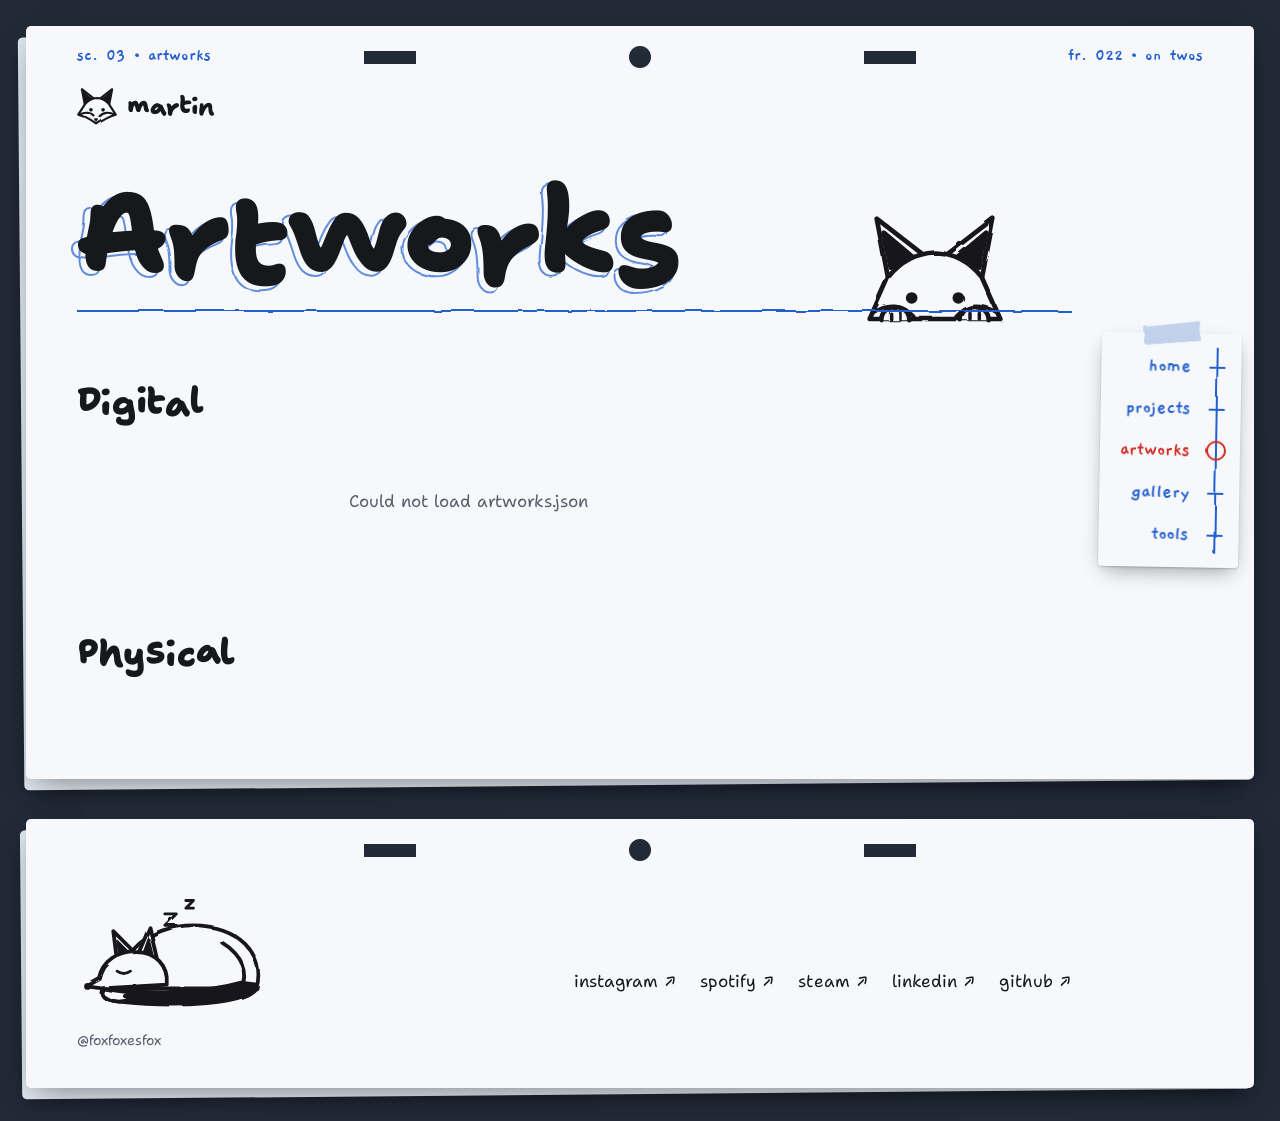
==== commit 9bf2d431: "layout changes for redesign" ====
--- a/artworks.html
+++ b/artworks.html
@@ -88,12 +88,12 @@
     </div>
 
     <div class="wrap"><h2 class="group-title lettered">Digital</h2></div>
-    <div id="digitalGrid" class="tile-grid">
+    <div id="digitalGrid" class="tile-grid wall">
       <div class="tile is-skeleton" aria-hidden="true"></div>
     </div>
 
     <div class="wrap"><h2 class="group-title lettered">Physical</h2></div>
-    <div id="physicalGrid" class="tile-grid">
+    <div id="physicalGrid" class="tile-grid wall">
       <div class="tile is-skeleton" aria-hidden="true"></div>
       <div class="tile is-skeleton" aria-hidden="true"></div>
       <div class="tile is-skeleton" aria-hidden="true"></div>
--- a/style.css
+++ b/style.css
@@ -33,6 +33,7 @@
 html {
   -webkit-font-smoothing: antialiased;
   scroll-behavior: smooth;
+  overflow-x: clip;   /* tilted frames and taped drawings may poke a few px past the edge */
   scrollbar-color: var(--blue) var(--desk);
   scrollbar-width: thin;
 }
@@ -177,8 +178,8 @@
     view-transition-name: chart;
   }
   .nav::before {
-    content: ''; position: absolute; right: 23px; top: 14px; bottom: 14px;
-    border-left: 2px solid var(--blue); filter: url(#rough-a);
+    content: ''; position: absolute; right: 17px; top: 14px; bottom: 14px; width: 14px;
+    background: linear-gradient(var(--blue), var(--blue)) center / 2px 100% no-repeat; filter: url(#rough-a);
   }
   .nav::after {             /* the strip of masking tape holding it to the desk */
     content: ''; position: absolute; top: -10px; left: 50%; width: 58px; height: 20px;
@@ -275,8 +276,7 @@
 .note path { fill: none; stroke: var(--red); stroke-width: 2.5; stroke-linecap: round; stroke-linejoin: round; }
 
 /* ── Sections ── */
-.section-title { font-size: clamp(2rem, 5vw, 3rem); margin-bottom: 10px; }
-.section-note { color: var(--ink-soft); margin-bottom: 30px; }
+.section-title { font-size: clamp(2rem, 5vw, 3rem); margin-bottom: 28px; }
 .h3 { font-size: 1.5rem; margin-bottom: 14px; }
 
 .about-grid {
@@ -329,38 +329,41 @@
   font-size: clamp(2.75rem, 12vw, 7.5rem); padding-bottom: 14px; width: fit-content; max-width: 100%;
   letter-spacing: -0.02em;
 }
-.page-head::after { content: ''; display: block; border-top: 2px solid var(--blue); filter: url(#rough-a); }
+/* wobbly rules are drawn inside a taller box: on a 2px-tall box the filter clips the wobble into gaps */
+.page-head::after { content: ''; display: block; height: 14px; margin-block: -6px; background: linear-gradient(var(--blue), var(--blue)) center / 100% 2px no-repeat; filter: url(#rough-a); }
 .peeker {
   position: absolute; right: calc(var(--gutter) + 6%); bottom: -4px;
   width: clamp(84px, 13vw, 140px);
 }
 
-/* projects */
-.project {
-  display: grid; grid-template-columns: 1.15fr 1fr; gap: clamp(28px, 5vw, 72px);
-  align-items: center;
-  padding-block: clamp(48px, 8vw, 88px);
-}
-.project:nth-child(even) .shot { order: 2; }
+/* projects: a storyboard. One key panel across the top, then panels two to a row,
+   each with its picture frame and the caption written on ruled lines underneath. */
+.project-list {
+  display: grid; grid-template-columns: repeat(2, minmax(0, 1fr));
+  gap: clamp(48px, 6vw, 72px) clamp(28px, 4vw, 56px);
+  padding-block: clamp(40px, 6vw, 64px);
+}
+.project:first-child {
+  grid-column: 1 / -1;
+  display: grid; grid-template-columns: 1.15fr 1fr; gap: clamp(28px, 4vw, 56px); align-items: center;
+}
 .shot {
   --r: 10px; padding: 10px; position: relative;
   transform: rotate(-0.8deg);
   transition: transform var(--duration-slow) var(--ease-smooth-out);
 }
-.project:nth-child(even) .shot { transform: rotate(0.8deg); }
+.project:nth-child(even) .shot { transform: rotate(0.7deg); }
 .project .shot:hover { transform: rotate(0deg); }
 .shot img { border-radius: 6px; width: 100%; height: auto; }
-.project-title { font-size: clamp(2rem, 4.5vw, 3rem); margin-bottom: 16px; }
-.project p { max-width: 60ch; }
+.project-title { font-size: clamp(1.75rem, 3vw, 2.25rem); margin: 22px 0 10px; }
+.project:first-child .project-title { font-size: clamp(2rem, 4.5vw, 3rem); margin-top: 0; }
+.project p {
+  max-width: 60ch; line-height: 28px;
+  background: linear-gradient(transparent 26.5px, color-mix(in srgb, var(--blue) 35%, transparent) 26.5px) 0 0 / 100% 28px;
+}
 .project p a { text-decoration: underline; text-decoration-color: var(--blue); text-decoration-thickness: 1.5px; text-underline-offset: 3px; }
 .project .tags { margin-top: 20px; }
-.actions { display: flex; flex-wrap: wrap; gap: 12px; margin-top: 24px; }
-
-.project-list > * + *::before {
-  content: ''; position: absolute; left: 0; right: 0; top: 0;
-  border-top: 2px dashed var(--blue); opacity: 0.5;
-}
-.project-list > * { position: relative; }
+.actions { display: flex; flex-wrap: wrap; gap: 12px; margin-top: 20px; }
 
 .more {
   --r: 18px;
@@ -406,23 +409,90 @@
 }
 .tile.is-skeleton { cursor: default; }
 
+/* artworks: each drawing taped up whole, never cropped, with its title pencilled underneath */
+.wall { display: block; columns: 3 230px; column-gap: clamp(22px, 3vw, 36px); }
+.wall .tile {
+  break-inside: avoid; aspect-ratio: auto; overflow: visible; background: none;
+  margin-bottom: 36px; padding-top: 12px; text-align: left;
+  transform: rotate(var(--tilt, -1deg));
+  transition: transform var(--duration-slow) var(--ease-smooth-out);
+}
+.wall .tile:nth-child(3n + 2) { --tilt: 0.8deg; }
+.wall .tile:nth-child(3n)     { --tilt: -0.4deg; }
+.wall .tile:hover, .wall .tile:focus-visible { transform: rotate(0deg) translateY(-4px); }
+.wall .tile:active { transform: scale(var(--scale-large)); transition-duration: 100ms; }
+.wall .tile::before {         /* masking tape, the same strip that holds the menu */
+  content: ''; position: absolute; z-index: 1; top: 0; left: 50%; width: 66px; height: 22px;
+  background: color-mix(in srgb, var(--under) 82%, var(--blue)); opacity: 0.9;
+  transform: translateX(-50%) rotate(-4deg);
+  clip-path: polygon(0 12%, 4% 0, 9% 10%, 100% 0, 97% 50%, 100% 100%, 5% 100%, 0 88%, 3% 50%);
+}
+.wall .tile img {
+  height: auto; object-fit: fill; border-radius: 2px; transform: none;
+  box-shadow: 0 1px 2px rgb(0 0 0 / 0.18), 0 12px 22px -12px rgb(0 0 0 / 0.4);
+}
+.wall .tile-label {
+  position: static; display: block; width: auto; padding: 10px 2px 0;
+  opacity: 1; transform: none; font-size: 1rem;
+}
+.wall .tile-label::before { display: none; }
+.wall .tile-label b { font: 700 1.3125rem/1.15 var(--note); }
+.wall .tile-label small { display: block; }
+.wall .tile.is-skeleton { aspect-ratio: 4 / 5; background: var(--ink-faint); }
+.wall .tile.is-skeleton::before { display: none; }
+
+/* gallery: a contact sheet. Strips of film with sprocket holes and frame numbers;
+   the red grease pencil circles whichever frame you're on. */
+.contact {
+  display: grid; grid-template-columns: repeat(auto-fill, minmax(min(50%, 230px), 1fr));
+  margin-top: 28px; border-radius: 4px; overflow: hidden; counter-reset: frame;
+  background: var(--ink);
+}
+.contact .tile {
+  --holes: repeating-linear-gradient(90deg, transparent 0 9px, var(--under) 9px 21px, transparent 21px 30px);
+  aspect-ratio: auto; overflow: visible; padding: 28px 5px; min-height: 150px;
+  counter-increment: frame;
+  background:
+    var(--holes) 0 9px / 100% 10px no-repeat,
+    var(--holes) 0 calc(100% - 9px) / 100% 10px no-repeat,
+    linear-gradient(#2b2d35, #2b2d35) center / calc(100% - 10px) calc(100% - 56px) no-repeat,
+    var(--ink);
+}
+.contact .tile img { aspect-ratio: 3 / 2; height: auto; transform: none; }
+.contact .tile::after {       /* frame number on the film edge */
+  content: counter(frame) 'A'; position: absolute; left: 8px; bottom: 5px; padding: 0 6px;
+  font: 700 0.9375rem/18px var(--note); color: var(--under); background: var(--ink);
+}
+.contact .tile::before {
+  content: ''; position: absolute; z-index: 1; inset: 20px 0;
+  background: var(--loop) no-repeat center / 100% 100%;
+  opacity: 0; transform: scale(0.97);
+  transition: opacity var(--duration-quick) var(--ease-smooth-out), transform var(--duration-fast) var(--ease-smooth-out);
+}
+.contact .tile:not(.is-skeleton):hover::before, .contact .tile:focus-visible::before { opacity: 1; transform: none; }
+.contact .tile:focus-visible { outline-color: var(--paper); }
+
 .count { margin-top: 20px; color: var(--ink-soft); }
 .empty { padding-block: 48px; color: var(--ink-soft); max-width: 46ch; }
 .empty code { font-size: 0.9em; color: var(--ink); }
 
-/* tools */
+/* tools: a pencilled index down the side, the tools themselves two to a row */
 .page-intro { margin-top: 28px; max-width: 60ch; font-size: 1.125rem; color: var(--ink-soft); }
+.tool-layout { display: grid; grid-template-columns: 210px minmax(0, 1fr); gap: clamp(32px, 5vw, 64px); align-items: start; margin-top: 44px; }
+.tool-index { position: sticky; top: 28px; display: flex; flex-direction: column; font: 700 1.25rem/1.15 var(--note); color: var(--blue); }
+.tool-index a { display: flex; justify-content: space-between; align-items: baseline; gap: 12px; padding: 10px 0; transition: color var(--duration-quick), transform var(--duration-fast) var(--ease-smooth-out); }
+.tool-index a:hover { color: var(--ink); transform: translateX(4px); }
+.tool-index span { font-variant-numeric: tabular-nums; opacity: 0.75; }
+.tool-layout section { scroll-margin-top: 24px; }
+.tool-layout section:first-child .group-title { margin-top: 0; }
+.tool-list { display: grid; grid-template-columns: repeat(auto-fill, minmax(min(100%, 250px), 1fr)); gap: 0 clamp(24px, 3vw, 44px); }
 .tool-list li { position: relative; }
-.tool-list li + li::before {
-  content: ''; position: absolute; left: 0; right: 0; top: 0;
-  border-top: 1.5px solid var(--blue); filter: url(#rough-b); opacity: 0.4;
-}
-.tool {
-  display: grid; grid-template-columns: 17rem 1fr;
-  grid-template-areas: "name desc" "src desc";
-  gap: 2px 32px; padding-block: 16px;
-}
-.tool-name { grid-area: name; justify-self: start; position: relative; font-weight: 700; }
+.tool-list li::before {
+  content: ''; position: absolute; left: 0; right: 0; top: -7px; height: 14px;
+  background: linear-gradient(var(--blue), var(--blue)) center / 100% 1.5px no-repeat; filter: url(#rough-b); opacity: 0.4;
+}
+.tool { display: block; padding-block: 16px 20px; }
+.tool-name { display: inline-block; position: relative; font-weight: 700; }
 .tool-name::after {
   content: ''; position: absolute; left: 0; right: 1.2em; bottom: -6px; height: 8px;
   background: var(--squiggle) repeat-x left center / 20px 8px;
@@ -432,8 +502,8 @@
 .tool:hover .tool-name::after { transform: scaleX(1); }
 .tool-arrow { display: inline-block; transition: transform var(--duration-fast) var(--ease-smooth-out); }
 .tool:hover .tool-arrow { transform: translate(2px, -2px); }
-.tool-src { grid-area: src; font-size: 0.875rem; color: var(--ink-soft); overflow-wrap: anywhere; }
-.tool-desc { grid-area: desc; }
+.tool-src { display: block; font-size: 0.875rem; color: var(--ink-soft); overflow-wrap: anywhere; }
+.tool-desc { display: block; margin-top: 6px; }
 
 /* lightbox: the drawing lifted onto a clean sheet */
 .lightbox {
@@ -471,6 +541,9 @@
 
 /* ── Small screens ── */
 @media (max-width: 860px) {
+  .tool-layout { grid-template-columns: 1fr; gap: 28px; }
+  .tool-index { position: static; flex-flow: row wrap; gap: 0 22px; }
+
   .hero { grid-template-columns: 1fr; min-height: 0; gap: 20px; }
   /* smaller fox with its note beside it, so the name and the button stay on the first screen */
   .stage { order: -1; width: min(40%, 190px); justify-self: start; }
@@ -483,10 +556,8 @@
 @media (max-width: 720px) {
   .site-header { padding-top: 50px; }
   main.sheet, main > .sheet:first-child { padding-top: 124px; }
-  .project { grid-template-columns: 1fr; }
-  .project:nth-child(even) .shot { order: 0; }
-  .tool { grid-template-columns: 1fr; grid-template-areas: "name" "src" "desc"; }
-  .tool-desc { margin-top: 6px; }
+  .project-list, .project:first-child { grid-template-columns: 1fr; }
+  .project:first-child .project-title { margin-top: 22px; }
   /* the exposure sheet folds into one boxed entry per commitment */
   .xsheet thead { position: absolute; width: 1px; height: 1px; overflow: hidden; clip-path: inset(50%); }
   .xsheet tr { display: block; padding: 12px 14px; border: 1.5px solid color-mix(in srgb, var(--blue) 55%, transparent); border-bottom-width: 0; }
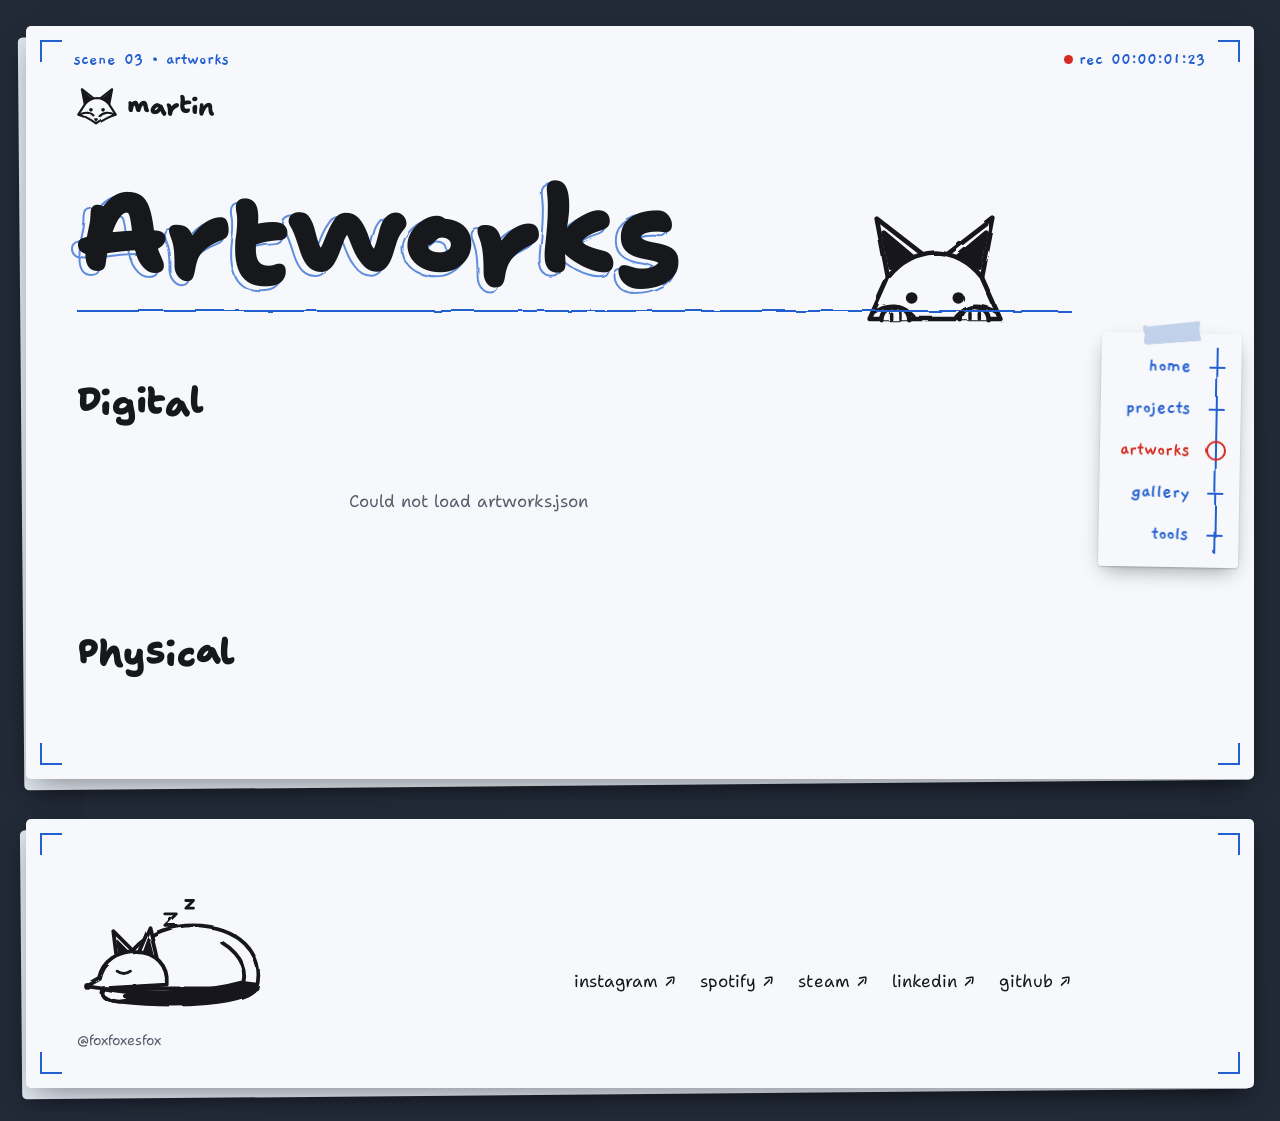
==== commit 50e316f5: "redesign" ====
--- a/artworks.html
+++ b/artworks.html
@@ -46,7 +46,7 @@
   <a class="skip" href="#main">skip to content</a>
 
   <header class="site-header">
-    <p class="slate" aria-hidden="true"><span>sc. 03 · artworks</span><span>fr. <b id="fr">001</b> · on twos</span></p>
+    <p class="slate" aria-hidden="true"><span>scene 03 · artworks</span><span><i class="rec"></i>rec <b id="tc">00:00:00:00</b></span></p>
     <a href="index.html" class="brand lettered" aria-label="martin's page, home">
       <svg class="doodle" viewBox="34 8 132 124" aria-hidden="true">
     <path class="paper" d="M60 64 L50 12 L94 46 Z" />
--- a/style.css
+++ b/style.css
@@ -114,19 +114,22 @@
 .boil:hover { animation: boil 375ms steps(1) infinite; }
 .on-twos { animation: boil 500ms steps(1) infinite; }
 
-/* ── Sheets: punched animation paper on the desk, each with three peg holes ── */
+/* ── Sheets: prints laid on the desk, each with pencilled crop marks in its corners ── */
 .sheet {
-  --peg: min(250px, 30vw);
+  --m: 14px;                       /* how far in the marks sit */
+  --mark: linear-gradient(var(--blue), var(--blue));
   position: relative;   /* no z-index: the sheet underneath must be able to slip behind this one's paper */
   padding: 96px 0 clamp(56px, 8vw, 88px);
   border-radius: 5px;
   background-color: var(--paper);
-  background-image:
-    radial-gradient(circle at 50% 31px, var(--desk) 10.5px, transparent 11.5px),
-    linear-gradient(var(--desk), var(--desk)), linear-gradient(var(--desk), var(--desk));
+  background-image: var(--mark), var(--mark), var(--mark), var(--mark), var(--mark), var(--mark), var(--mark), var(--mark);
   background-repeat: no-repeat;
-  background-position: 0 0, calc(50% - var(--peg)) 25px, calc(50% + var(--peg)) 25px;
-  background-size: auto, 52px 13px, 52px 13px;
+  background-size: 22px 2px, 2px 22px, 22px 2px, 2px 22px, 22px 2px, 2px 22px, 22px 2px, 2px 22px;
+  background-position:
+    left var(--m) top var(--m), left var(--m) top var(--m),
+    right var(--m) top var(--m), right var(--m) top var(--m),
+    left var(--m) bottom var(--m), left var(--m) bottom var(--m),
+    right var(--m) bottom var(--m), right var(--m) bottom var(--m);
   box-shadow: 0 10px 30px -10px rgb(0 0 0 / 0.5);
 }
 .sheet + .sheet, .site-footer.sheet { margin-top: clamp(22px, 3.5vw, 40px); }
@@ -148,15 +151,16 @@
   padding: 62px var(--gutter) 0;
 }
 .slate {
-  position: absolute; top: 20px; left: var(--gutter); right: var(--gutter);
+  position: absolute; top: 24px; left: 48px; right: 48px;
   display: flex; justify-content: space-between;
   font: 700 1.125rem/1 var(--note); color: var(--blue);
 }
 .slate b { font-variant-numeric: tabular-nums; }
+.rec { display: inline-block; width: 9px; height: 9px; margin-right: 6px; border-radius: 50%; background: var(--red); }
 .brand { display: inline-flex; align-items: center; gap: 10px; font-size: 1.5rem; }
 .brand .doodle { width: 40px; height: auto; --sw: 7; }
 
-/* The timing chart is the menu. Small screens: a row of pencilled links. */
+/* The menu. Small screens: a row of pencilled links. */
 .nav { display: flex; gap: clamp(10px, 2.6vw, 28px); font: 700 1.25rem/1 var(--note); color: var(--blue); }
 .nav a { position: relative; padding: 12px 2px; transition: color var(--duration-quick); }
 .nav a:hover { color: var(--ink); }   /* red stays reserved for the current page */
@@ -168,6 +172,7 @@
 /* Wide screens: a strip of paper taped to the right edge, with a tick per page */
 @media (min-width: 1100px) {
   .sheet { padding-right: 132px; }
+  .hero { padding-right: 180px; }   /* keeps the fox's viewfinder clear of the menu strip */
   .nav {
     position: fixed; z-index: 20; right: calc(var(--edge) + 14px); top: 50%;
     flex-direction: column; gap: 0;
@@ -259,14 +264,15 @@
 @keyframes draw   { from { clip-path: inset(-20% 100% -20% -5%); } to { clip-path: inset(-20% -5% -20% -5%); } }
 @keyframes redraw { from { clip-path: inset(-20% 100% -20% -5%); } to { clip-path: inset(-20% -5% -20% -5%); } }
 
-/* the fox: blue construction under ink, animated on twos */
+/* the fox in the viewfinder: blue thirds grid behind, red focus box on its face, drawn in held poses */
+.af { fill: none; stroke: var(--red); stroke-width: 2.5; stroke-linecap: round; stroke-linejoin: round; }
 .stage { position: relative; justify-self: center; width: min(100%, 360px); }
 .hero-fox { display: block; width: 100%; height: auto; overflow: visible; }
 .fox-eyes { transform-box: fill-box; transform-origin: center; }   /* blink and gaze snap between poses, never tween */
 .fox-eyes.is-blinking { transform: scaleY(0.12); }
 .fox-tail {
   transform-box: fill-box; transform-origin: 0% 100%;
-  animation: wag 1.33s steps(8) infinite alternate;   /* 8 held drawings each way */
+  animation: wag 1.33s steps(8) infinite alternate;   /* held poses, like a flip-book */
 }
 @keyframes wag { from { transform: rotate(-4deg); } to { transform: rotate(6deg); } }
 .note { position: absolute; font: 700 1.3125rem/1.1 var(--note); color: var(--red); transform: rotate(-5deg); white-space: nowrap; }
@@ -292,7 +298,7 @@
 .tags { display: flex; flex-wrap: wrap; gap: 10px; }
 .tag { --r: 999px; --line: var(--blue); color: var(--blue); padding: 4px 14px; font-size: 0.9375rem; white-space: nowrap; }
 
-/* commitments: an exposure sheet, the ruled form animators log frames on */
+/* commitments: a ruled log, like a shoot's call sheet */
 .xsheet { width: 100%; border-collapse: collapse; }
 .xsheet th {
   font: 700 1.0625rem/1 var(--note); color: var(--blue); text-align: left;
@@ -552,7 +558,7 @@
   .note-about svg { display: none; }
   .note-wag { display: none; }
 }
-@media (max-width: 960px) { .slate { display: none; } }   /* it would run into the peg holes */
+@media (max-width: 720px) { .slate { display: none; } }
 @media (max-width: 720px) {
   .site-header { padding-top: 50px; }
   main.sheet, main > .sheet:first-child { padding-top: 124px; }
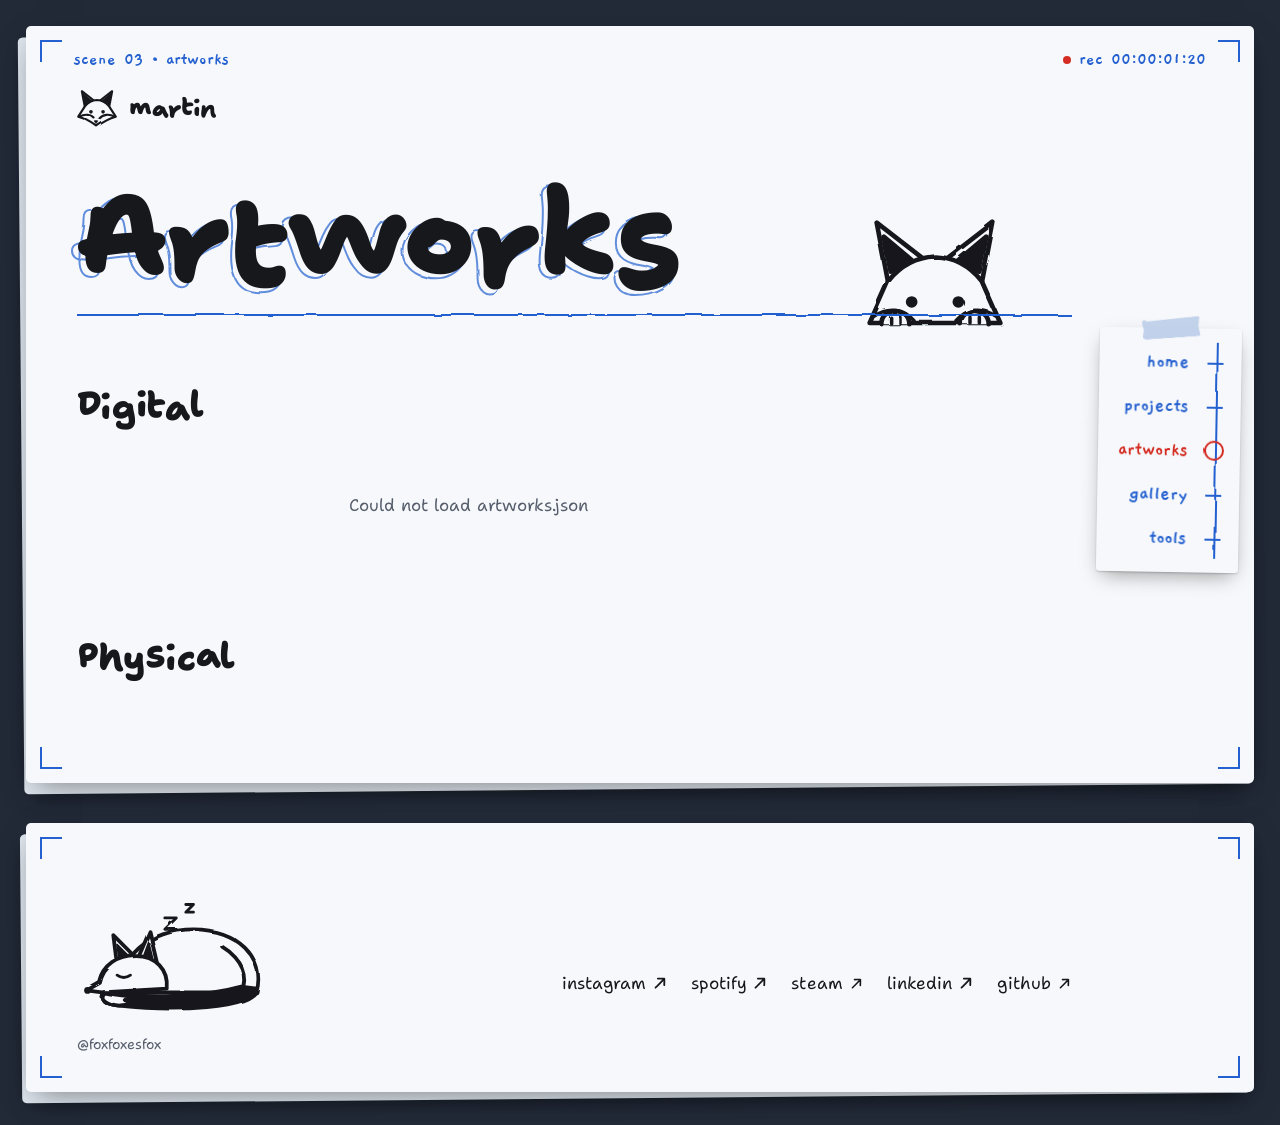
==== commit dd8e65f1: "ui/ux fixes" ====
--- a/artworks.html
+++ b/artworks.html
@@ -120,11 +120,11 @@
         <path class="ink" d="M92 24 h12 l-12 12 h12 M114 10 h8 l-8 8 h8" style="--sw:3" />
       </svg>
       <nav class="socials" aria-label="Elsewhere">
-        <a href="https://instagram.com/foxesvx" target="_blank" rel="noopener noreferrer">instagram ↗</a>
-        <a href="https://open.spotify.com/user/lonestary" target="_blank" rel="noopener noreferrer">spotify ↗</a>
-        <a href="https://steamcommunity.com/id/foxfoxesfox" target="_blank" rel="noopener noreferrer">steam ↗</a>
-        <a href="https://linkedin.com/in/mpjy" target="_blank" rel="noopener noreferrer">linkedin ↗</a>
-        <a href="https://github.com/foxfoxesfox" target="_blank" rel="noopener noreferrer">github ↗</a>
+        <a href="https://instagram.com/foxesvx" target="_blank" rel="noopener noreferrer">instagram<span class="arr" aria-hidden="true"></span></a>
+        <a href="https://open.spotify.com/user/lonestary" target="_blank" rel="noopener noreferrer">spotify<span class="arr" aria-hidden="true"></span></a>
+        <a href="https://steamcommunity.com/id/foxfoxesfox" target="_blank" rel="noopener noreferrer">steam<span class="arr" aria-hidden="true"></span></a>
+        <a href="https://linkedin.com/in/mpjy" target="_blank" rel="noopener noreferrer">linkedin<span class="arr" aria-hidden="true"></span></a>
+        <a href="https://github.com/foxfoxesfox" target="_blank" rel="noopener noreferrer">github<span class="arr" aria-hidden="true"></span></a>
       </nav>
       <p class="handle">@foxfoxesfox</p>
     </div>
--- a/style.css
+++ b/style.css
@@ -132,14 +132,14 @@
     right var(--m) bottom var(--m), right var(--m) bottom var(--m);
   box-shadow: 0 10px 30px -10px rgb(0 0 0 / 0.5);
 }
-.sheet + .sheet, .site-footer.sheet { margin-top: clamp(22px, 3.5vw, 40px); }
+.sheet + .sheet, .site-footer.sheet { margin-top: clamp(24px, 3.5vw, 40px); }
 .sheet::before {            /* the next sheet in the stack, peeking out */
   content: ''; position: absolute; inset: 0; z-index: -1; border-radius: 5px;
   background: var(--under);
   transform: rotate(-0.5deg) translate(-5px, 6px);
   box-shadow: 0 8px 20px -8px rgb(0 0 0 / 0.45);
 }
-main.sheet, main > .sheet:first-child { padding-top: 150px; }
+main.sheet, main > .sheet:first-child { padding-top: 152px; }
 
 /* ── Layout ── */
 .wrap { width: 100%; max-width: var(--wrap); margin-inline: auto; padding-inline: var(--gutter); }
@@ -148,7 +148,7 @@
 .site-header {
   position: absolute; z-index: 5; top: var(--edge); left: var(--edge); right: var(--edge);
   display: flex; align-items: center; justify-content: space-between; gap: 16px;
-  padding: 62px var(--gutter) 0;
+  padding: 64px var(--gutter) 0;
 }
 .slate {
   position: absolute; top: 24px; left: 48px; right: 48px;
@@ -156,12 +156,12 @@
   font: 700 1.125rem/1 var(--note); color: var(--blue);
 }
 .slate b { font-variant-numeric: tabular-nums; }
-.rec { display: inline-block; width: 9px; height: 9px; margin-right: 6px; border-radius: 50%; background: var(--red); }
-.brand { display: inline-flex; align-items: center; gap: 10px; font-size: 1.5rem; }
+.rec { display: inline-block; width: 8px; height: 8px; margin-right: 8px; border-radius: 50%; background: var(--red); }
+.brand { display: inline-flex; align-items: center; gap: 12px; font-size: 1.5rem; }
 .brand .doodle { width: 40px; height: auto; --sw: 7; }
 
 /* The menu. Small screens: a row of pencilled links. */
-.nav { display: flex; gap: clamp(10px, 2.6vw, 28px); font: 700 1.25rem/1 var(--note); color: var(--blue); }
+.nav { display: flex; gap: clamp(12px, 2.6vw, 28px); font: 700 1.25rem/1 var(--note); color: var(--blue); }
 .nav a { position: relative; padding: 12px 2px; transition: color var(--duration-quick); }
 .nav a:hover { color: var(--ink); }   /* red stays reserved for the current page */
 .nav a[aria-current='page'] { color: var(--red); }
@@ -176,7 +176,7 @@
   .nav {
     position: fixed; z-index: 20; right: calc(var(--edge) + 14px); top: 50%;
     flex-direction: column; gap: 0;
-    padding: 12px 14px 12px 20px;
+    padding: 12px 16px 12px 20px;
     background: var(--paper); border-radius: 3px;
     box-shadow: 0 1px 2px rgb(0 0 0 / 0.2), 0 8px 20px -6px rgb(0 0 0 / 0.4);
     transform: translateY(-50%) rotate(1deg);
@@ -192,7 +192,7 @@
     opacity: 0.9; transform: translateX(-50%) rotate(-5deg);
     clip-path: polygon(0 12%, 4% 0, 9% 10%, 100% 0, 97% 50%, 100% 100%, 5% 100%, 0 88%, 3% 50%);
   }
-  .nav a { padding: 11px 36px 11px 0; text-align: right; }
+  .nav a { padding: 12px 36px 12px 0; text-align: right; }
   .nav a::after, .nav a[aria-current='page']::after {
     content: ''; position: absolute; inset: 50% 2px auto auto;
     width: 16px; border-top: 2px solid var(--blue); background: none;
@@ -213,6 +213,16 @@
   transition: transform var(--duration-fast) var(--ease-smooth-out);
 }
 .pill-ink { --fill: var(--ink); --line: var(--ink); color: var(--paper); }
+
+/* the one arrow on the site, drawn in the pencil's line and coloured by its text; turned for "go" and "download" */
+.arr {
+  display: inline-block; width: 0.8em; height: 0.8em; margin-left: 0.4em; vertical-align: -0.05em; flex: none;
+  background: currentColor;
+  -webkit-mask: url("data:image/svg+xml,%3Csvg xmlns='http://www.w3.org/2000/svg' viewBox='0 0 16 16'%3E%3Cpath d='M3 13.2 C6 10.4 9.6 6.6 12.6 3.4 M5.6 3.2 C8 3 10.4 3.1 12.8 3.2 C12.9 5.6 12.8 8.1 12.7 10.4' fill='none' stroke='black' stroke-width='2' stroke-linecap='round' stroke-linejoin='round'/%3E%3C/svg%3E") center / contain no-repeat;
+          mask: url("data:image/svg+xml,%3Csvg xmlns='http://www.w3.org/2000/svg' viewBox='0 0 16 16'%3E%3Cpath d='M3 13.2 C6 10.4 9.6 6.6 12.6 3.4 M5.6 3.2 C8 3 10.4 3.1 12.8 3.2 C12.9 5.6 12.8 8.1 12.7 10.4' fill='none' stroke='black' stroke-width='2' stroke-linecap='round' stroke-linejoin='round'/%3E%3C/svg%3E") center / contain no-repeat;
+}
+.arr-right { rotate: 45deg; }
+.arr-down  { rotate: 135deg; }
 .pill:hover  { transform: translateY(-2px) rotate(-1deg); }
 .pill:active { transform: scale(var(--scale-large)); transition-duration: 100ms; }
 
@@ -220,9 +230,9 @@
 .hero {
   display: grid; grid-template-columns: 1.5fr 1fr; align-items: center; gap: 4vw;
   min-height: calc(100svh - var(--edge));
-  padding-left: clamp(22px, 7vw, 110px); padding-bottom: 60px;
-}
-@media (max-width: 1099px) { .hero { padding-right: clamp(22px, 7vw, 110px); } }
+  padding-left: clamp(24px, 7vw, 112px); padding-bottom: 60px;
+}
+@media (max-width: 1099px) { .hero { padding-right: clamp(24px, 7vw, 112px); } }
 .hero-name {
   width: fit-content; padding-inline: 0.04em 0.12em;
   font-size: clamp(4.5rem, 13.5vw, 12.5rem); line-height: 0.9; letter-spacing: -0.02em;
@@ -232,7 +242,7 @@
     linear-gradient(var(--blue), var(--blue)) 0 86% / 100% 2px no-repeat;
 }
 .intro {
-  margin-top: 34px; max-width: 40ch;
+  margin-top: 32px; max-width: 40ch;
   font-size: clamp(1.125rem, 1.6vw, 1.25rem); line-height: 1.55;
 }
 .untyped { visibility: hidden; }
@@ -248,7 +258,7 @@
 /* "see my projects", circled in red pencil */
 .cta {
   position: relative; display: inline-block;
-  margin: 34px 0 0 14px; padding: 12px 26px;
+  margin: 32px 0 0 16px; padding: 12px 24px;
   font-weight: 700; font-size: 1.1875rem;
   transition: transform var(--duration-fast) var(--ease-smooth-out);
 }
@@ -272,40 +282,45 @@
 .fox-eyes.is-blinking { transform: scaleY(0.12); }
 .fox-tail {
   transform-box: fill-box; transform-origin: 0% 100%;
-  animation: wag 1.33s steps(8) infinite alternate;   /* held poses, like a flip-book */
-}
-@keyframes wag { from { transform: rotate(-4deg); } to { transform: rotate(6deg); } }
+  /* an easy sway from the base, with the faintest curl; smooth on purpose, a real tail doesn't tick */
+  animation: wag 2.4s ease-in-out infinite alternate;
+}
+@keyframes wag {
+  from { transform: rotate(-5deg) skewX(2deg); }
+  to   { transform: rotate(7deg)  skewX(-3deg); }
+}
 .note { position: absolute; font: 700 1.3125rem/1.1 var(--note); color: var(--red); transform: rotate(-5deg); white-space: nowrap; }
 .note-about { left: -12%; bottom: 99%; width: 17.5rem; white-space: normal; font-size: 1.375rem; transform: rotate(-3deg); }
 .note-wag { right: 2%; top: 101%; transform: rotate(4deg); }   /* under the tail, off the ink */
-.note svg { width: 70px; display: inline; vertical-align: middle; }
-.note path { fill: none; stroke: var(--red); stroke-width: 2.5; stroke-linecap: round; stroke-linejoin: round; }
+/* the arrow from the note to the fox: pinned to the fox's frame, not to the text */
+.note-arrow { position: absolute; left: -12%; top: 1%; width: 30%; overflow: visible; }
+.note-arrow path { fill: none; stroke: var(--red); stroke-width: 3; stroke-linecap: round; stroke-linejoin: round; vector-effect: non-scaling-stroke; }
 
 /* ── Sections ── */
 .section-title { font-size: clamp(2rem, 5vw, 3rem); margin-bottom: 28px; }
-.h3 { font-size: 1.5rem; margin-bottom: 14px; }
+.h3 { font-size: 1.5rem; margin-bottom: 16px; }
 
 .about-grid {
   display: grid; gap: clamp(40px, 6vw, 72px) clamp(32px, 5vw, 64px);
   grid-template-columns: repeat(auto-fit, minmax(min(100%, 280px), 1fr));
 }
-.study li { position: relative; padding-left: 28px; margin-bottom: 6px; }
+.study li { position: relative; padding-left: 28px; margin-bottom: 8px; }
 .study li::before {
   content: ''; position: absolute; left: 0; top: 0.75em; width: 16px; height: 8px;
   background: var(--squiggle) no-repeat left center / 20px 8px;
 }
 
-.tags { display: flex; flex-wrap: wrap; gap: 10px; }
-.tag { --r: 999px; --line: var(--blue); color: var(--blue); padding: 4px 14px; font-size: 0.9375rem; white-space: nowrap; }
+.tags { display: flex; flex-wrap: wrap; gap: 8px; }
+.tag { --r: 999px; --line: var(--blue); color: var(--blue); padding: 4px 16px; font-size: 0.9375rem; white-space: nowrap; }
 
 /* commitments: a ruled log, like a shoot's call sheet */
 .xsheet { width: 100%; border-collapse: collapse; }
 .xsheet th {
   font: 700 1.0625rem/1 var(--note); color: var(--blue); text-align: left;
-  padding: 10px 14px; border: 1.5px solid var(--blue);
+  padding: 12px 16px; border: 1.5px solid var(--blue);
 }
 .xsheet td {
-  padding: 14px; vertical-align: top;
+  padding: 16px; vertical-align: top;
   border: 1.5px solid color-mix(in srgb, var(--blue) 55%, transparent);
 }
 .xsheet td:first-child { font-variant-numeric: tabular-nums; color: var(--ink-soft); white-space: nowrap; }
@@ -319,7 +334,7 @@
 .footer-inner { display: grid; grid-template-columns: auto 1fr; gap: 24px 48px; align-items: end; }
 .sleepy { width: clamp(150px, 22vw, 210px); }
 .socials { display: flex; flex-wrap: wrap; gap: 0 24px; justify-content: flex-end; }
-.socials a { position: relative; padding: 10px 0; }
+.socials a { position: relative; padding: 12px 0; }
 .socials a::after {
   content: ''; position: absolute; left: 0; right: 0; bottom: 4px; height: 8px;
   background: var(--squiggle) repeat-x left center / 20px 8px;
@@ -332,7 +347,7 @@
 /* ── Sub-pages ── */
 .page-head { position: relative; }
 .page-title {
-  font-size: clamp(2.75rem, 12vw, 7.5rem); padding-bottom: 14px; width: fit-content; max-width: 100%;
+  font-size: clamp(2.75rem, 12vw, 7.5rem); padding-bottom: 16px; width: fit-content; max-width: 100%;
   letter-spacing: -0.02em;
 }
 /* wobbly rules are drawn inside a taller box: on a 2px-tall box the filter clips the wobble into gaps */
@@ -354,14 +369,14 @@
   display: grid; grid-template-columns: 1.15fr 1fr; gap: clamp(28px, 4vw, 56px); align-items: center;
 }
 .shot {
-  --r: 10px; padding: 10px; position: relative;
+  --r: 12px; padding: 12px; position: relative;
   transform: rotate(-0.8deg);
   transition: transform var(--duration-slow) var(--ease-smooth-out);
 }
 .project:nth-child(even) .shot { transform: rotate(0.7deg); }
 .project .shot:hover { transform: rotate(0deg); }
 .shot img { border-radius: 6px; width: 100%; height: auto; }
-.project-title { font-size: clamp(1.75rem, 3vw, 2.25rem); margin: 22px 0 10px; }
+.project-title { font-size: clamp(1.75rem, 3vw, 2.25rem); margin: 24px 0 12px; }
 .project:first-child .project-title { font-size: clamp(2rem, 4.5vw, 3rem); margin-top: 0; }
 .project p {
   max-width: 60ch; line-height: 28px;
@@ -373,8 +388,8 @@
 
 .more {
   --r: 18px;
-  display: grid; grid-template-columns: auto 1fr auto; gap: 18px; align-items: center;
-  padding: 22px 26px;
+  display: grid; grid-template-columns: auto 1fr auto; gap: 16px; align-items: center;
+  padding: 24px;
 }
 .more svg { width: 28px; height: 28px; }
 .more-title { font-size: 1.5rem; }
@@ -401,7 +416,7 @@
 .tile-label {
   --r: 12px; --fill: var(--paper);
   position: absolute; left: 12px; bottom: 12px; right: 12px; width: fit-content;
-  padding: 6px 14px; text-align: left; line-height: 1.35;
+  padding: 8px 16px; text-align: left; line-height: 1.35;
   opacity: 0; transform: translateY(6px);
   transition: opacity var(--duration-fast) var(--ease-smooth-out), transform var(--duration-fast) var(--ease-smooth-out);
 }
@@ -410,15 +425,16 @@
 .tile:hover .tile-label, .tile:focus-visible .tile-label { opacity: 1; transform: none; }
 .tile:focus-visible { outline-offset: -6px; }
 @media (hover: none) {
-  .tile-label { opacity: 1; transform: none; left: 8px; bottom: 8px; right: 8px; padding: 4px 10px; font-size: 0.8125rem; }
+  .tile-label { opacity: 1; transform: none; left: 8px; bottom: 8px; right: 8px; padding: 4px 12px; font-size: 0.8125rem; }
   .tile-label small { display: none; }
 }
 .tile.is-skeleton { cursor: default; }
 
 /* artworks: each drawing taped up whole, never cropped, with its title pencilled underneath */
-.wall { display: block; columns: 3 230px; column-gap: clamp(22px, 3vw, 36px); }
+/* a plain grid, not CSS columns: browsers lose track of tilted items inside columns and stop painting them after a hover */
+.wall { display: grid; grid-template-columns: repeat(auto-fill, minmax(min(100%, 230px), 1fr)); gap: 0 clamp(24px, 3vw, 36px); align-items: start; }
 .wall .tile {
-  break-inside: avoid; aspect-ratio: auto; overflow: visible; background: none;
+  aspect-ratio: auto; overflow: visible; background: none;
   margin-bottom: 36px; padding-top: 12px; text-align: left;
   transform: rotate(var(--tilt, -1deg));
   transition: transform var(--duration-slow) var(--ease-smooth-out);
@@ -438,7 +454,7 @@
   box-shadow: 0 1px 2px rgb(0 0 0 / 0.18), 0 12px 22px -12px rgb(0 0 0 / 0.4);
 }
 .wall .tile-label {
-  position: static; display: block; width: auto; padding: 10px 2px 0;
+  position: static; display: block; width: auto; padding: 12px 0 0;
   opacity: 1; transform: none; font-size: 1rem;
 }
 .wall .tile-label::before { display: none; }
@@ -450,7 +466,7 @@
 /* gallery: a contact sheet. Strips of film with sprocket holes and frame numbers;
    the red grease pencil circles whichever frame you're on. */
 .contact {
-  display: grid; grid-template-columns: repeat(auto-fill, minmax(min(50%, 230px), 1fr));
+  display: grid; grid-template-columns: repeat(auto-fill, minmax(min(50%, 200px), 1fr));
   margin-top: 28px; border-radius: 4px; overflow: hidden; counter-reset: frame;
   background: var(--ink);
 }
@@ -464,7 +480,7 @@
     linear-gradient(#2b2d35, #2b2d35) center / calc(100% - 10px) calc(100% - 56px) no-repeat,
     var(--ink);
 }
-.contact .tile img { aspect-ratio: 3 / 2; height: auto; transform: none; }
+.contact .tile img { aspect-ratio: 3 / 4; height: auto; transform: none; }   /* portrait frames: the photos are shot upright */
 .contact .tile::after {       /* frame number on the film edge */
   content: counter(frame) 'A'; position: absolute; left: 8px; bottom: 5px; padding: 0 6px;
   font: 700 0.9375rem/18px var(--note); color: var(--under); background: var(--ink);
@@ -478,6 +494,20 @@
 .contact .tile:not(.is-skeleton):hover::before, .contact .tile:focus-visible::before { opacity: 1; transform: none; }
 .contact .tile:focus-visible { outline-color: var(--paper); }
 
+/* videos: the same film, bigger frames, with the title pencilled on the edge */
+.reel { grid-template-columns: repeat(auto-fill, minmax(min(100%, 400px), 1fr)); margin-top: 0; }
+.reel .tile { cursor: pointer; }
+.reel .tile img, .reel iframe { display: block; width: 100%; height: auto; aspect-ratio: 16 / 9; border: 0; }
+.reel .tile::after { content: attr(data-title); }
+.reel .is-playing { cursor: default; }
+.reel .is-playing::before { display: none; }
+.play {
+  position: absolute; z-index: 2; inset: 0; margin: auto; width: 64px; height: 64px;
+  transition: transform var(--duration-fast) var(--ease-smooth-out);
+}
+.reel .tile:hover .play { transform: scale(1.08); }
+.reel .tile:active .play { transform: scale(var(--scale-large)); transition-duration: 100ms; }
+
 .count { margin-top: 20px; color: var(--ink-soft); }
 .empty { padding-block: 48px; color: var(--ink-soft); max-width: 46ch; }
 .empty code { font-size: 0.9em; color: var(--ink); }
@@ -486,7 +516,7 @@
 .page-intro { margin-top: 28px; max-width: 60ch; font-size: 1.125rem; color: var(--ink-soft); }
 .tool-layout { display: grid; grid-template-columns: 210px minmax(0, 1fr); gap: clamp(32px, 5vw, 64px); align-items: start; margin-top: 44px; }
 .tool-index { position: sticky; top: 28px; display: flex; flex-direction: column; font: 700 1.25rem/1.15 var(--note); color: var(--blue); }
-.tool-index a { display: flex; justify-content: space-between; align-items: baseline; gap: 12px; padding: 10px 0; transition: color var(--duration-quick), transform var(--duration-fast) var(--ease-smooth-out); }
+.tool-index a { display: flex; justify-content: space-between; align-items: baseline; gap: 12px; padding: 12px 0; transition: color var(--duration-quick), transform var(--duration-fast) var(--ease-smooth-out); }
 .tool-index a:hover { color: var(--ink); transform: translateX(4px); }
 .tool-index span { font-variant-numeric: tabular-nums; opacity: 0.75; }
 .tool-layout section { scroll-margin-top: 24px; }
@@ -509,7 +539,7 @@
 .tool-arrow { display: inline-block; transition: transform var(--duration-fast) var(--ease-smooth-out); }
 .tool:hover .tool-arrow { transform: translate(2px, -2px); }
 .tool-src { display: block; font-size: 0.875rem; color: var(--ink-soft); overflow-wrap: anywhere; }
-.tool-desc { display: block; margin-top: 6px; }
+.tool-desc { display: block; margin-top: 8px; }
 
 /* lightbox: the drawing lifted onto a clean sheet */
 .lightbox {
@@ -548,25 +578,25 @@
 /* ── Small screens ── */
 @media (max-width: 860px) {
   .tool-layout { grid-template-columns: 1fr; gap: 28px; }
-  .tool-index { position: static; flex-flow: row wrap; gap: 0 22px; }
+  .tool-index { position: static; flex-flow: row wrap; gap: 0 24px; }
 
   .hero { grid-template-columns: 1fr; min-height: 0; gap: 20px; }
   /* smaller fox with its note beside it, so the name and the button stay on the first screen */
   .stage { order: -1; width: min(40%, 190px); justify-self: start; }
   .note { font-size: 1.125rem; }
   .note-about { left: 108%; top: 8%; bottom: auto; width: min(46vw, 16rem); transform: rotate(-2deg); }
-  .note-about svg { display: none; }
+  .note-arrow { display: none; }
   .note-wag { display: none; }
 }
 @media (max-width: 720px) { .slate { display: none; } }
 @media (max-width: 720px) {
-  .site-header { padding-top: 50px; }
+  .site-header { padding-top: 52px; }
   main.sheet, main > .sheet:first-child { padding-top: 124px; }
   .project-list, .project:first-child { grid-template-columns: 1fr; }
-  .project:first-child .project-title { margin-top: 22px; }
+  .project:first-child .project-title { margin-top: 24px; }
   /* the exposure sheet folds into one boxed entry per commitment */
   .xsheet thead { position: absolute; width: 1px; height: 1px; overflow: hidden; clip-path: inset(50%); }
-  .xsheet tr { display: block; padding: 12px 14px; border: 1.5px solid color-mix(in srgb, var(--blue) 55%, transparent); border-bottom-width: 0; }
+  .xsheet tr { display: block; padding: 12px 16px; border: 1.5px solid color-mix(in srgb, var(--blue) 55%, transparent); border-bottom-width: 0; }
   .xsheet tr:last-child { border-bottom-width: 1.5px; }
   .xsheet td { display: block; padding: 0; border: 0; }
   .xsheet td:first-child { white-space: normal; font-size: 0.9375rem; }
@@ -581,7 +611,7 @@
   /* five links must fit a phone; on the narrowest screens the nav wraps under the fox instead of running off the edge */
   .site-header { flex-wrap: wrap; row-gap: 0; }
   main.sheet, main > .sheet:first-child { padding-top: 176px; }   /* the header is two rows tall here */
-  .nav { gap: 0 11px; font-size: 1.0625rem; flex-wrap: wrap; padding-left: 8px; }
+  .nav { gap: 0 12px; font-size: 1.0625rem; flex-wrap: wrap; padding-left: 8px; }
 }
 
 @media (prefers-reduced-motion: reduce) {
